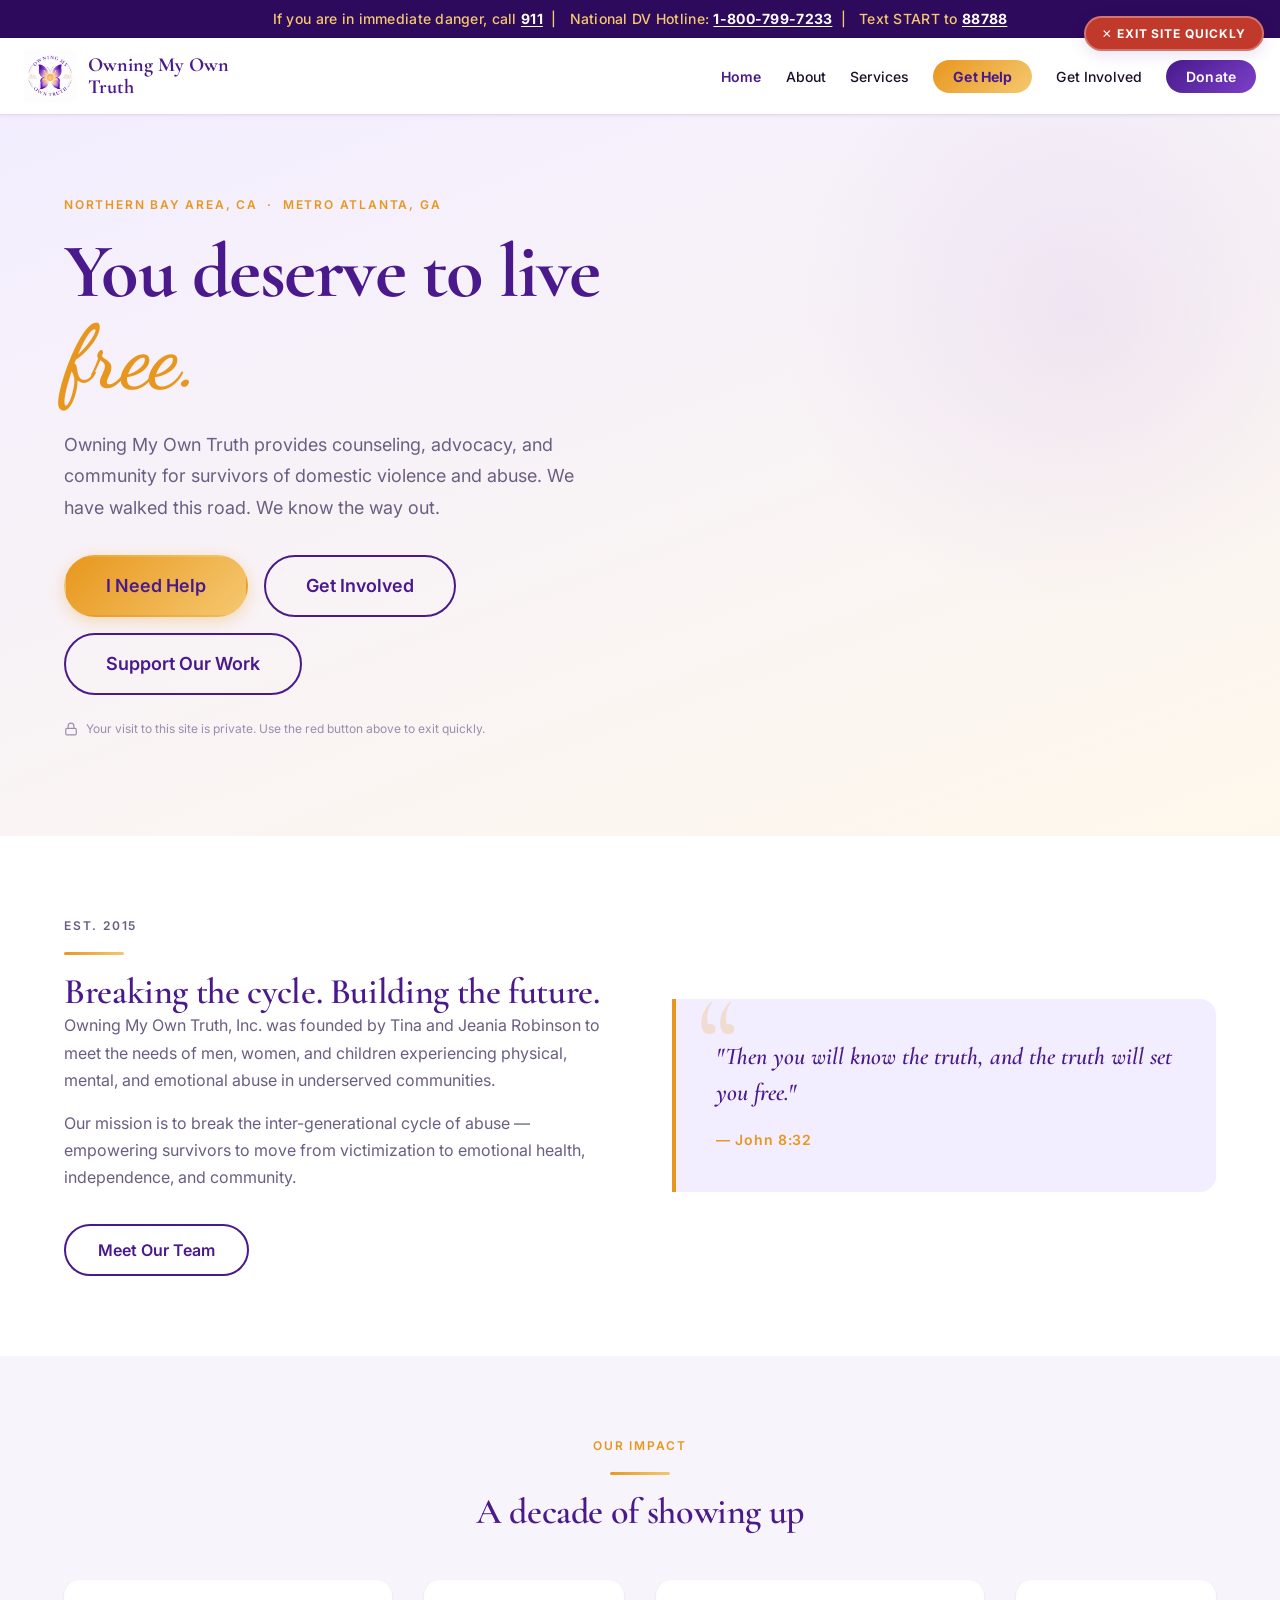
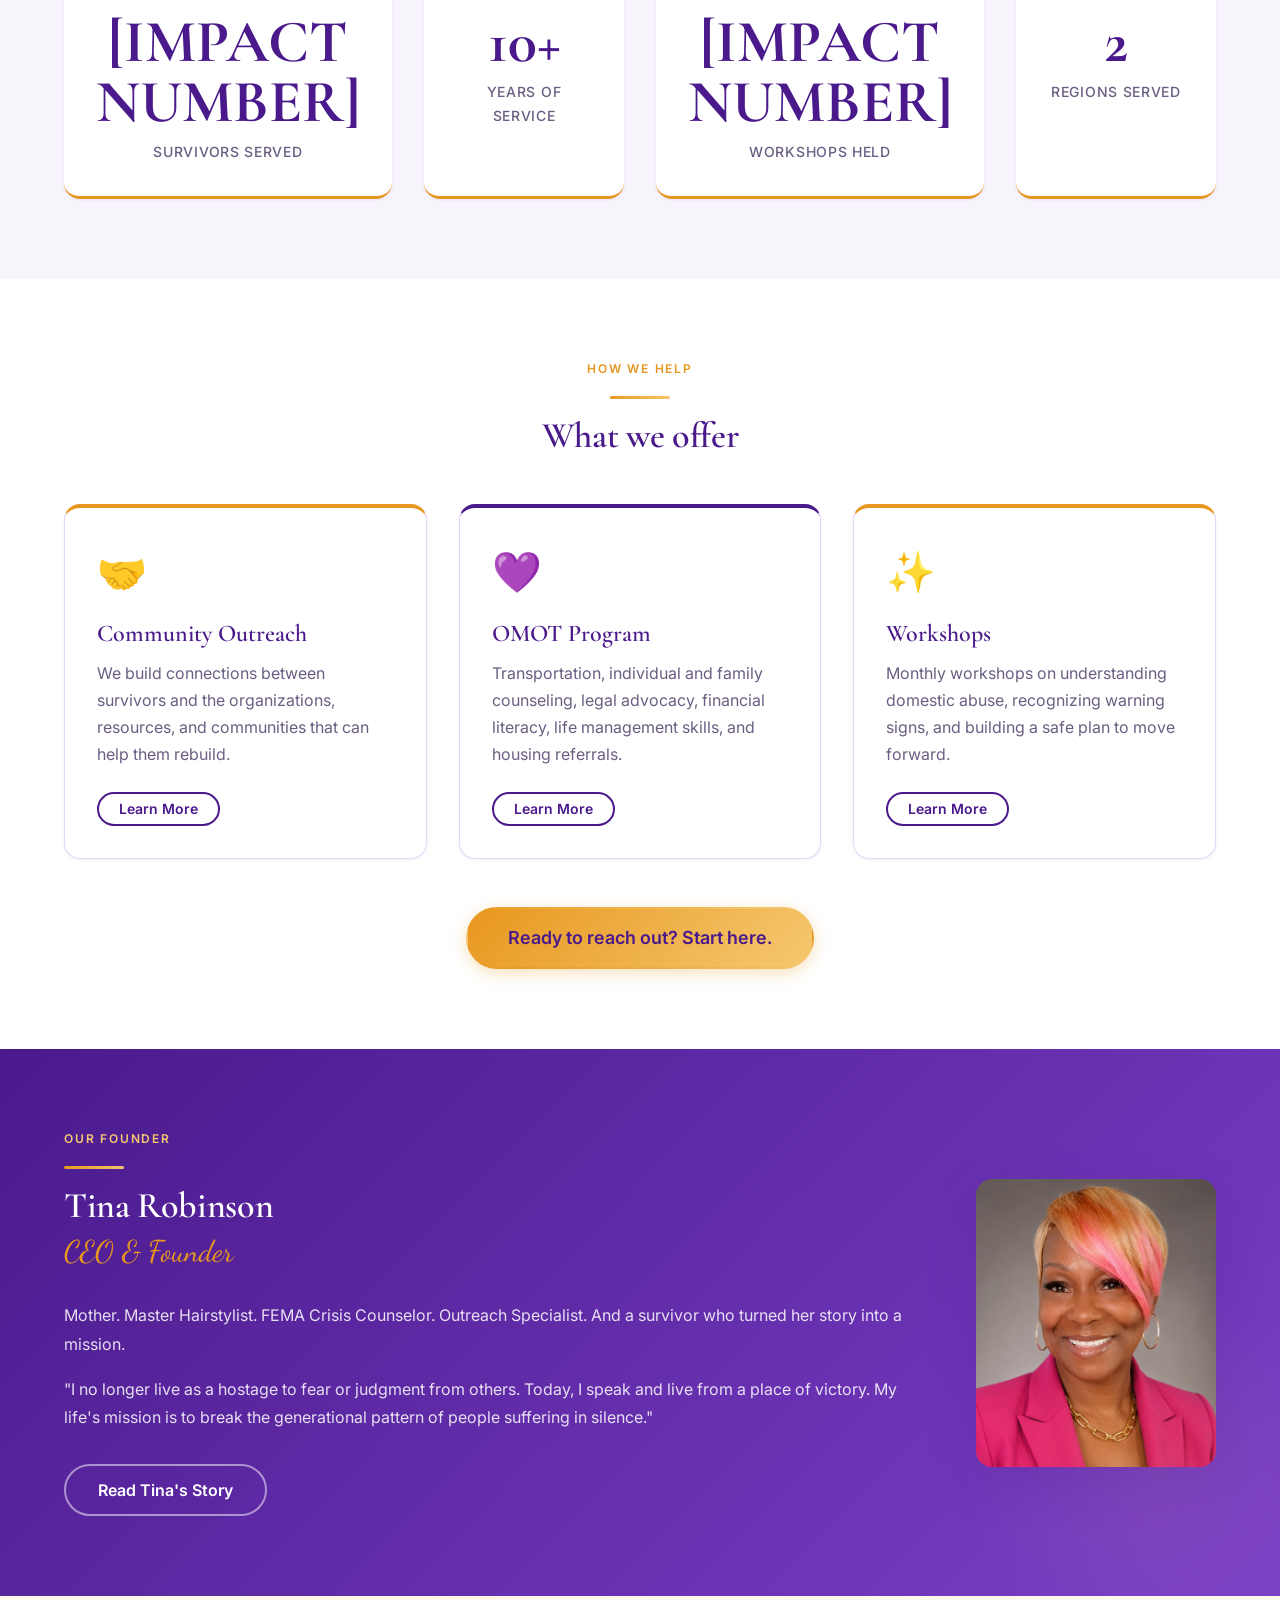
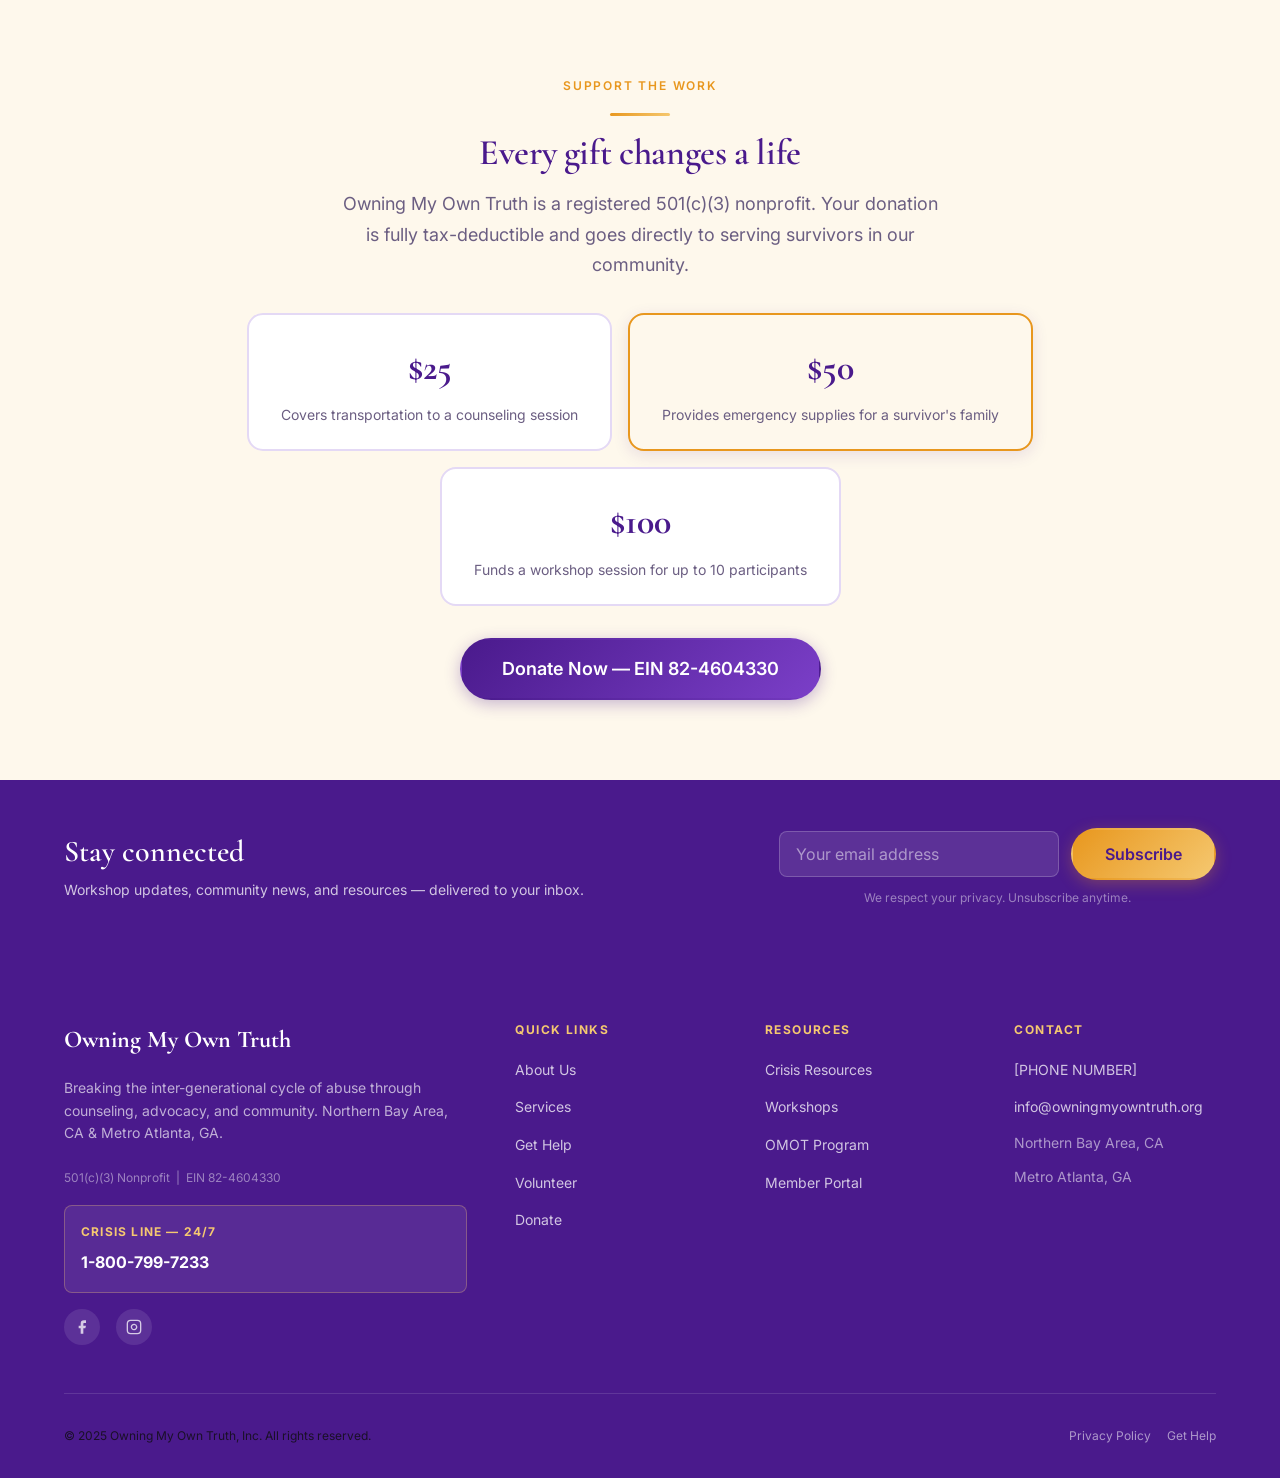
==== index.html @ cb7b875d "Replace hero logo with 4-image auto-advancing slideshow" ====
<!DOCTYPE html>
<html lang="en">
<head>
  <meta charset="UTF-8">
  <meta name="viewport" content="width=device-width, initial-scale=1.0">
  <meta name="description" content="Owning My Own Truth (OMOT) provides counseling, advocacy, and community support for survivors of domestic violence and abuse in the Northern Bay Area, CA and Metro Atlanta, GA. Established 2015.">
  <meta property="og:title" content="Owning My Own Truth — Empowering Survivors Since 2015">
  <meta property="og:description" content="Breaking the inter-generational cycle of abuse through counseling, advocacy, and community. Northern Bay Area, CA and Metro Atlanta, GA.">
  <meta property="og:type" content="website">
  <meta property="og:url" content="https://www.owningmyowntruth.org">
  <title>Owning My Own Truth — Empowering Survivors Since 2015</title>
  <link rel="stylesheet" href="css/design-system.css">
  <link rel="stylesheet" href="css/home.css">
</head>
<body>

  <!-- Safety Exit Button -->
  <button class="safety-exit" onclick="safetyExit()" aria-label="Quickly leave this site">
    ✕ Exit Site Quickly
  </button>

  <!-- Crisis Bar -->
  <div class="crisis-bar" role="banner" aria-label="Crisis resources">
    If you are in immediate danger, call <a href="tel:911">911</a>&nbsp;&nbsp;|&nbsp;&nbsp;
    National DV Hotline: <a href="tel:18007997233">1-800-799-7233</a>&nbsp;&nbsp;|&nbsp;&nbsp;
    Text START to <a href="sms:88788">88788</a>
  </div>

  <!-- Navigation -->
  <nav class="nav" role="navigation" aria-label="Main navigation">
    <div class="nav-inner">
      <a href="index.html" class="nav-logo" aria-label="Owning My Own Truth - Home">
        <img src="images/logo-refined.png" alt="Owning My Own Truth butterfly logo" class="nav-logo-img">
        <span class="nav-logo-text">Owning My Own Truth</span>
      </a>
      <ul class="nav-links" role="list">
        <li><a href="index.html" class="active">Home</a></li>
        <li><a href="pages/about.html">About</a></li>
        <li><a href="pages/services.html">Services</a></li>
        <li><a href="pages/get-help.html" class="nav-get-help">Get Help</a></li>
        <li><a href="pages/get-involved.html">Get Involved</a></li>
        <li><a href="pages/donate.html" class="nav-cta">Donate</a></li>
      </ul>
      <button class="nav-hamburger" aria-label="Open menu" onclick="openMobileNav()">
        <span></span><span></span><span></span>
      </button>
    </div>
  </nav>

  <!-- Mobile Nav Overlay -->
  <div class="nav-mobile-overlay" id="mobileNav" role="dialog" aria-label="Mobile navigation">
    <div class="nav-mobile-header">
      <img src="images/logo-refined.png" alt="OMOT Logo" style="width:44px;height:44px;object-fit:contain;">
      <button class="nav-mobile-close" onclick="closeMobileNav()" aria-label="Close menu">&times;</button>
    </div>
    <nav class="nav-mobile-links">
      <a href="index.html" onclick="closeMobileNav()">Home</a>
      <a href="pages/about.html" onclick="closeMobileNav()">About</a>
      <a href="pages/services.html" onclick="closeMobileNav()">Services</a>
      <a href="pages/get-help.html" onclick="closeMobileNav()" style="color:var(--color-gold);font-weight:700;">Get Help</a>
      <a href="pages/get-involved.html" onclick="closeMobileNav()">Get Involved</a>
      <a href="pages/donate.html" onclick="closeMobileNav()">Donate</a>
    </nav>
    <div class="nav-mobile-crisis">
      In crisis? Call <a href="tel:18007997233">1-800-799-7233</a> now.
    </div>
  </div>

  <main>

    <!-- ── HERO ── -->
    <section class="hero" aria-label="Welcome">
      <div class="hero-inner container">
        <div class="hero-content">
          <p class="text-eyebrow">Northern Bay Area, CA &nbsp;·&nbsp; Metro Atlanta, GA</p>
          <h1 class="hero-headline">
            You deserve to live<br>
            <span class="hero-headline-script">free.</span>
          </h1>
          <p class="hero-body">
            Owning My Own Truth provides counseling, advocacy, and community for survivors of domestic violence and abuse. We have walked this road. We know the way out.
          </p>
          <div class="hero-actions">
            <a href="pages/get-help.html" class="btn btn-gold btn-lg">I Need Help</a>
            <a href="pages/get-involved.html" class="btn btn-outline btn-lg">Get Involved</a>
            <a href="pages/donate.html" class="btn btn-outline btn-lg">Support Our Work</a>
          </div>
          <p class="hero-privacy">
            <svg width="14" height="14" viewBox="0 0 24 24" fill="none" stroke="currentColor" stroke-width="2" aria-hidden="true"><rect x="3" y="11" width="18" height="11" rx="2" ry="2"/><path d="M7 11V7a5 5 0 0 1 10 0v4"/></svg>
            Your visit to this site is private. Use the red button above to exit quickly.
          </p>
        </div>
        <div class="hero-slideshow" aria-hidden="true">
          <div class="hero-slide active" style="background-image:url('images/hero1.png')"></div>
          <div class="hero-slide" style="background-image:url('images/hero2.png')"></div>
          <div class="hero-slide" style="background-image:url('images/hero3.png')"></div>
          <div class="hero-slide" style="background-image:url('images/hero4.png')"></div>
          <div class="hero-slide-dots">
            <button class="hero-dot active" data-index="0" aria-label="Slide 1"></button>
            <button class="hero-dot" data-index="1" aria-label="Slide 2"></button>
            <button class="hero-dot" data-index="2" aria-label="Slide 3"></button>
            <button class="hero-dot" data-index="3" aria-label="Slide 4"></button>
          </div>
        </div>
      </div>
    </section>

    <!-- ── WHO WE ARE ── -->
    <section class="section bg-white" aria-labelledby="who-heading">
      <div class="container">
        <div class="who-grid">
          <div class="who-content">
            <p class="text-eyebrow">Est. 2015</p>
            <div class="divider"></div>
            <h2 id="who-heading">Breaking the cycle. Building the future.</h2>
            <p>
              Owning My Own Truth, Inc. was founded by Tina and Jeania Robinson to meet the needs of men, women, and children experiencing physical, mental, and emotional abuse in underserved communities.
            </p>
            <p style="margin-top:var(--space-4);">
              Our mission is to break the inter-generational cycle of abuse — empowering survivors to move from victimization to emotional health, independence, and community.
            </p>
            <a href="pages/about.html" class="btn btn-outline" style="margin-top:var(--space-8);">Meet Our Team</a>
          </div>
          <div class="who-quote">
            <blockquote class="scripture-quote">
              <p class="scripture-text">"Then you will know the truth, and the truth will set you free."</p>
              <cite class="scripture-cite">— John 8:32</cite>
            </blockquote>
          </div>
        </div>
      </div>
    </section>

    <!-- ── IMPACT NUMBERS ── -->
    <section class="section bg-surface" aria-labelledby="impact-heading">
      <div class="container">
        <div class="text-center" style="margin-bottom:var(--space-12);">
          <p class="text-eyebrow">Our Impact</p>
          <div class="divider divider-center"></div>
          <h2 id="impact-heading">A decade of showing up</h2>
        </div>
        <div class="impact-grid">
          <div class="impact-stat">
            <span class="stat-number">[IMPACT NUMBER]</span>
            <p class="stat-label">Survivors Served</p>
          </div>
          <div class="impact-stat">
            <span class="stat-number">10+</span>
            <p class="stat-label">Years of Service</p>
          </div>
          <div class="impact-stat">
            <span class="stat-number">[IMPACT NUMBER]</span>
            <p class="stat-label">Workshops Held</p>
          </div>
          <div class="impact-stat">
            <span class="stat-number">2</span>
            <p class="stat-label">Regions Served</p>
          </div>
        </div>
      </div>
    </section>

    <!-- ── THREE PATHS ── -->
    <section class="section bg-white" aria-labelledby="paths-heading">
      <div class="container">
        <div class="text-center" style="margin-bottom:var(--space-12);">
          <p class="text-eyebrow">How We Help</p>
          <div class="divider divider-center"></div>
          <h2 id="paths-heading">What we offer</h2>
        </div>
        <div class="grid grid-3">

          <div class="card card-gold-accent">
            <div class="service-icon" aria-hidden="true">🤝</div>
            <h3 class="service-title">Community Outreach</h3>
            <p class="service-desc">We build connections between survivors and the organizations, resources, and communities that can help them rebuild.</p>
            <a href="pages/services.html#outreach" class="btn btn-outline btn-sm" style="margin-top:var(--space-6);">Learn More</a>
          </div>

          <div class="card card-gold-accent" style="border-top-color:var(--color-violet);">
            <div class="service-icon" aria-hidden="true">💜</div>
            <h3 class="service-title">OMOT Program</h3>
            <p class="service-desc">Transportation, individual and family counseling, legal advocacy, financial literacy, life management skills, and housing referrals.</p>
            <a href="pages/services.html#program" class="btn btn-outline btn-sm" style="margin-top:var(--space-6);">Learn More</a>
          </div>

          <div class="card card-gold-accent">
            <div class="service-icon" aria-hidden="true">✨</div>
            <h3 class="service-title">Workshops</h3>
            <p class="service-desc">Monthly workshops on understanding domestic abuse, recognizing warning signs, and building a safe plan to move forward.</p>
            <a href="pages/services.html#workshops" class="btn btn-outline btn-sm" style="margin-top:var(--space-6);">Learn More</a>
          </div>

        </div>
        <div class="text-center" style="margin-top:var(--space-12);">
          <a href="pages/get-help.html" class="btn btn-gold btn-lg">Ready to reach out? Start here.</a>
        </div>
      </div>
    </section>

    <!-- ── FOUNDER SPOTLIGHT ── -->
    <section class="section founder-section" aria-labelledby="founder-heading">
      <div class="container">
        <div class="founder-grid">
          <div class="founder-content">
            <p class="text-eyebrow" style="color:var(--color-gold-light);">Our Founder</p>
            <div class="divider"></div>
            <h2 id="founder-heading" style="color:var(--color-white);">Tina Robinson</h2>
            <p class="text-script" style="margin-bottom:var(--space-6);">CEO &amp; Founder</p>
            <p style="color:rgba(255,255,255,0.85); line-height:1.8;">
              Mother. Master Hairstylist. FEMA Crisis Counselor. Outreach Specialist. And a survivor who turned her story into a mission.
            </p>
            <p style="color:rgba(255,255,255,0.85); line-height:1.8; margin-top:var(--space-4);">
              "I no longer live as a hostage to fear or judgment from others. Today, I speak and live from a place of victory. My life's mission is to break the generational pattern of people suffering in silence."
            </p>
            <a href="pages/about.html#founder" class="btn btn-outline-white" style="margin-top:var(--space-8);">Read Tina's Story</a>
          </div>
          <div class="founder-visual" aria-hidden="true">
            <img src="images/tina-robinson.jpg" alt="Tina Robinson, CEO and Founder of Owning My Own Truth" class="founder-photo">
          </div>
        </div>
      </div>
    </section>

    <!-- ── DONATE CTA ── -->
    <section class="section bg-gold-pale" aria-labelledby="donate-heading">
      <div class="container">
        <div class="donate-cta text-center">
          <p class="text-eyebrow">Support the Work</p>
          <div class="divider divider-center"></div>
          <h2 id="donate-heading">Every gift changes a life</h2>
          <p class="donate-body">
            Owning My Own Truth is a registered 501(c)(3) nonprofit. Your donation is fully tax-deductible and goes directly to serving survivors in our community.
          </p>
          <div class="donate-amounts">
            <div class="donate-amount-card">
              <span class="donate-amount">$25</span>
              <span class="donate-what">Covers transportation to a counseling session</span>
            </div>
            <div class="donate-amount-card donate-amount-featured">
              <span class="donate-amount">$50</span>
              <span class="donate-what">Provides emergency supplies for a survivor's family</span>
            </div>
            <div class="donate-amount-card">
              <span class="donate-amount">$100</span>
              <span class="donate-what">Funds a workshop session for up to 10 participants</span>
            </div>
          </div>
          <a href="pages/donate.html" class="btn btn-primary btn-lg" style="margin-top:var(--space-8);">Donate Now — EIN 82-4604330</a>
        </div>
      </div>
    </section>

    <!-- ── EMAIL SIGNUP ── -->
    <section class="section-sm bg-violet" aria-labelledby="signup-heading">
      <div class="container">
        <div class="signup-row">
          <div class="signup-text">
            <h3 id="signup-heading" style="color:var(--color-white); margin-bottom:var(--space-2);">Stay connected</h3>
            <p style="color:rgba(255,255,255,0.75); font-size:var(--text-sm);">Workshop updates, community news, and resources — delivered to your inbox.</p>
          </div>
          <form class="signup-form" onsubmit="handleSignup(event)" aria-label="Email newsletter signup">
            <div class="signup-input-group">
              <input
                type="email"
                class="form-input signup-input"
                placeholder="Your email address"
                required
                aria-label="Email address"
                autocomplete="email"
              >
              <button type="submit" class="btn btn-gold">Subscribe</button>
            </div>
            <p class="signup-privacy">We respect your privacy. Unsubscribe anytime.</p>
          </form>
        </div>
      </div>
    </section>

  </main>

  <!-- ── FOOTER ── -->
  <footer class="footer" role="contentinfo">
    <div class="container">
      <div class="footer-grid">

        <div class="footer-brand">
          <p class="footer-brand-name">Owning My Own Truth</p>
          <p class="footer-tagline">
            Breaking the inter-generational cycle of abuse through counseling, advocacy, and community. Northern Bay Area, CA &amp; Metro Atlanta, GA.
          </p>
          <p style="font-size:var(--text-xs); color:rgba(255,255,255,0.45); margin-bottom:var(--space-4);">
            501(c)(3) Nonprofit &nbsp;|&nbsp; EIN 82-4604330
          </p>
          <div class="footer-crisis">
            <p class="footer-crisis-label">Crisis Line — 24/7</p>
            <a href="tel:18007997233">1-800-799-7233</a>
          </div>
          <div class="footer-social" aria-label="Social media">
            <a href="https://www.facebook.com/share/17fy1nY4sa/?mibextid=wwXIfr" aria-label="Facebook" rel="noopener noreferrer">
              <svg width="16" height="16" viewBox="0 0 24 24" fill="currentColor" aria-hidden="true"><path d="M18 2h-3a5 5 0 0 0-5 5v3H7v4h3v8h4v-8h3l1-4h-4V7a1 1 0 0 1 1-1h3z"/></svg>
            </a>
            <a href="https://www.instagram.com/owningmyowntruth?igsh=a2F0MTJ2eHRvZG9q" aria-label="Instagram" rel="noopener noreferrer">
              <svg width="16" height="16" viewBox="0 0 24 24" fill="none" stroke="currentColor" stroke-width="2" aria-hidden="true"><rect x="2" y="2" width="20" height="20" rx="5" ry="5"/><path d="M16 11.37A4 4 0 1 1 12.63 8 4 4 0 0 1 16 11.37z"/><line x1="17.5" y1="6.5" x2="17.51" y2="6.5"/></svg>
            </a>
          </div>
        </div>

        <div>
          <p class="footer-heading">Quick Links</p>
          <ul class="footer-links">
            <li><a href="pages/about.html">About Us</a></li>
            <li><a href="pages/services.html">Services</a></li>
            <li><a href="pages/get-help.html">Get Help</a></li>
            <li><a href="pages/get-involved.html">Volunteer</a></li>
            <li><a href="pages/donate.html">Donate</a></li>
          </ul>
        </div>

        <div>
          <p class="footer-heading">Resources</p>
          <ul class="footer-links">
            <li><a href="pages/crisis-resources.html">Crisis Resources</a></li>
            <li><a href="pages/services.html#workshops">Workshops</a></li>
            <li><a href="pages/services.html#program">OMOT Program</a></li>
            <li><a href="#">Member Portal</a></li>
          </ul>
        </div>

        <div>
          <p class="footer-heading">Contact</p>
          <ul class="footer-links">
            <li><a href="tel:[PHONE NUMBER]">[PHONE NUMBER]</a></li>
            <li><a href="mailto:info@owningmyowntruth.org">info@owningmyowntruth.org</a></li>
            <li style="color:rgba(255,255,255,0.55); font-size:var(--text-sm);">Northern Bay Area, CA</li>
            <li style="color:rgba(255,255,255,0.55); font-size:var(--text-sm);">Metro Atlanta, GA</li>
          </ul>
        </div>

      </div>

      <div class="footer-bottom">
        <p>&copy; 2025 Owning My Own Truth, Inc. All rights reserved.</p>
        <div class="flex gap-4">
          <a href="pages/privacy.html">Privacy Policy</a>
          <a href="pages/get-help.html">Get Help</a>
        </div>
      </div>
    </div>
  </footer>

  <script src="js/main.js"></script>

  <style>
    .hero-slideshow {
      position: relative;
      width: 100%;
      max-width: 580px;
      height: 460px;
      border-radius: 20px;
      overflow: hidden;
      box-shadow: 0 24px 64px rgba(74,26,140,0.25);
      flex-shrink: 0;
    }
    .hero-slide {
      position: absolute;
      inset: 0;
      background-size: cover;
      background-position: center;
      opacity: 0;
      transition: opacity 0.8s ease-in-out;
    }
    .hero-slide.active {
      opacity: 1;
    }
    .hero-slide-dots {
      position: absolute;
      bottom: 16px;
      left: 50%;
      transform: translateX(-50%);
      display: flex;
      gap: 8px;
      z-index: 10;
    }
    .hero-dot {
      width: 8px;
      height: 8px;
      border-radius: 50%;
      border: none;
      background: rgba(255,255,255,0.5);
      cursor: pointer;
      padding: 0;
      transition: all 0.3s;
    }
    .hero-dot.active {
      background: #E8971E;
      width: 24px;
      border-radius: 4px;
    }
    @media (max-width: 768px) {
      .hero-slideshow {
        height: 280px;
        max-width: 100%;
        margin-top: 24px;
      }
    }
  </style>
  <script>
    (function() {
      const slides = document.querySelectorAll('.hero-slide');
      const dots = document.querySelectorAll('.hero-dot');
      let current = 0;
      let timer;

      function goTo(n) {
        slides[current].classList.remove('active');
        dots[current].classList.remove('active');
        current = (n + slides.length) % slides.length;
        slides[current].classList.add('active');
        dots[current].classList.add('active');
      }

      function next() { goTo(current + 1); }

      function startTimer() { timer = setInterval(next, 5000); }
      function resetTimer() { clearInterval(timer); startTimer(); }

      dots.forEach(dot => {
        dot.addEventListener('click', function() {
          goTo(parseInt(this.dataset.index));
          resetTimer();
        });
      });

      startTimer();
    })();
  </script>
</body>
</html>
---- css/design-system.css ----
/* ============================================================
   OWNING MY OWN TRUTH — Design System
   Foundation CSS: tokens, typography, layout, components
   All pages import this file first.
   ============================================================ */

/* ── Google Fonts ── */
@import url('https://fonts.googleapis.com/css2?family=Cormorant+Garamond:ital,wght@0,400;0,600;0,700;1,400;1,600&family=Inter:wght@300;400;500;600&family=Dancing+Script:wght@600&display=swap');

/* ============================================================
   TOKENS
   ============================================================ */
:root {
  /* Brand Colors */
  --color-violet:        #4A1A8C;   /* deep violet — primary */
  --color-violet-mid:    #7B3FC8;   /* mid purple */
  --color-violet-light:  #A87ED4;   /* lavender */
  --color-violet-pale:   #F3EEFF;   /* near-white violet tint */
  --color-gold:          #E8971E;   /* warm gold — accent */
  --color-gold-light:    #F5C870;   /* peach-gold */
  --color-gold-pale:     #FEF8EC;   /* gold wash background */

  /* Neutrals */
  --color-white:         #FFFFFF;
  --color-off-white:     #FAFAFA;
  --color-surface:       #F7F4FC;   /* very light violet surface */
  --color-border:        #E4D9F5;
  --color-text:          #1A1028;   /* near-black with violet undertone */
  --color-text-muted:    #6B5E82;
  --color-text-light:    #9B8DB0;

  /* Crisis / Safety Colors */
  --color-crisis-bg:     #2D0A5C;   /* dark violet for crisis bar */
  --color-crisis-text:   #F5C870;   /* gold on dark */

  /* Semantic */
  --color-success:       #1E7B4B;
  --color-error:         #C0392B;

  /* Gradients */
  --gradient-butterfly:  linear-gradient(135deg, #7B3FC8 0%, #A87ED4 40%, #F5C870 100%);
  --gradient-hero:       linear-gradient(160deg, #F3EEFF 0%, #FEF8EC 100%);
  --gradient-cta:        linear-gradient(135deg, #4A1A8C 0%, #7B3FC8 100%);
  --gradient-gold:       linear-gradient(135deg, #E8971E 0%, #F5C870 100%);

  /* Typography */
  --font-display:        'Cormorant Garamond', Georgia, serif;
  --font-body:           'Inter', system-ui, sans-serif;
  --font-script:         'Dancing Script', cursive;

  /* Type Scale */
  --text-xs:    0.75rem;    /* 12px */
  --text-sm:    0.875rem;   /* 14px */
  --text-base:  1rem;       /* 16px */
  --text-lg:    1.125rem;   /* 18px */
  --text-xl:    1.25rem;    /* 20px */
  --text-2xl:   1.5rem;     /* 24px */
  --text-3xl:   1.875rem;   /* 30px */
  --text-4xl:   2.25rem;    /* 36px */
  --text-5xl:   3rem;       /* 48px */
  --text-6xl:   3.75rem;    /* 60px */
  --text-7xl:   4.5rem;     /* 72px */

  /* Spacing */
  --space-1:    0.25rem;
  --space-2:    0.5rem;
  --space-3:    0.75rem;
  --space-4:    1rem;
  --space-5:    1.25rem;
  --space-6:    1.5rem;
  --space-8:    2rem;
  --space-10:   2.5rem;
  --space-12:   3rem;
  --space-16:   4rem;
  --space-20:   5rem;
  --space-24:   6rem;
  --space-32:   8rem;

  /* Layout */
  --container-sm:   640px;
  --container-md:   768px;
  --container-lg:   1024px;
  --container-xl:   1200px;
  --container-2xl:  1400px;

  /* Radius */
  --radius-sm:   4px;
  --radius-md:   8px;
  --radius-lg:   16px;
  --radius-xl:   24px;
  --radius-full: 9999px;

  /* Shadows */
  --shadow-sm:  0 1px 3px rgba(74,26,140,0.08);
  --shadow-md:  0 4px 16px rgba(74,26,140,0.12);
  --shadow-lg:  0 8px 32px rgba(74,26,140,0.16);
  --shadow-xl:  0 16px 48px rgba(74,26,140,0.20);

  /* Transitions */
  --transition-fast:   150ms ease;
  --transition-base:   250ms ease;
  --transition-slow:   400ms ease;
}

/* ============================================================
   RESET & BASE
   ============================================================ */
*, *::before, *::after {
  box-sizing: border-box;
  margin: 0;
  padding: 0;
}

html {
  scroll-behavior: smooth;
  -webkit-text-size-adjust: 100%;
}

body {
  font-family: var(--font-body);
  font-size: var(--text-base);
  line-height: 1.6;
  color: var(--color-text);
  background: var(--color-white);
  -webkit-font-smoothing: antialiased;
  -moz-osx-font-smoothing: grayscale;
}

img, video {
  max-width: 100%;
  height: auto;
  display: block;
}

a {
  color: var(--color-violet);
  text-decoration: none;
  transition: color var(--transition-fast);
}

a:hover {
  color: var(--color-violet-mid);
}

a:focus-visible {
  outline: 2px solid var(--color-gold);
  outline-offset: 3px;
  border-radius: var(--radius-sm);
}

ul, ol {
  list-style: none;
}

button {
  cursor: pointer;
  font-family: var(--font-body);
  border: none;
  background: none;
}

input, textarea, select {
  font-family: var(--font-body);
  font-size: var(--text-base);
}

/* ============================================================
   TYPOGRAPHY
   ============================================================ */
h1, h2, h3, h4, h5, h6 {
  font-family: var(--font-display);
  line-height: 1.15;
  color: var(--color-violet);
  font-weight: 600;
}

h1 { font-size: var(--text-6xl); letter-spacing: -0.02em; }
h2 { font-size: var(--text-4xl); letter-spacing: -0.01em; }
h3 { font-size: var(--text-3xl); }
h4 { font-size: var(--text-2xl); }
h5 { font-size: var(--text-xl); font-family: var(--font-body); font-weight: 600; }
h6 { font-size: var(--text-lg); font-family: var(--font-body); font-weight: 600; }

p {
  line-height: 1.7;
  color: var(--color-text);
}

.text-display {
  font-family: var(--font-display);
  font-size: var(--text-7xl);
  font-weight: 700;
  line-height: 1.05;
  letter-spacing: -0.03em;
}

.text-script {
  font-family: var(--font-script);
  font-size: var(--text-3xl);
  color: var(--color-gold);
}

.text-eyebrow {
  font-family: var(--font-body);
  font-size: var(--text-xs);
  font-weight: 600;
  letter-spacing: 0.15em;
  text-transform: uppercase;
  color: var(--color-gold);
}

.text-muted { color: var(--color-text-muted); }
.text-light { color: var(--color-text-light); }
.text-center { text-align: center; }
.text-white { color: var(--color-white); }
.text-violet { color: var(--color-violet); }
.text-gold { color: var(--color-gold); }

/* ============================================================
   LAYOUT
   ============================================================ */
.container {
  width: 100%;
  max-width: var(--container-xl);
  margin: 0 auto;
  padding: 0 var(--space-6);
}

.container-sm { max-width: var(--container-sm); }
.container-md { max-width: var(--container-md); }
.container-lg { max-width: var(--container-lg); }
.container-2xl { max-width: var(--container-2xl); }

.section {
  padding: var(--space-20) 0;
}

.section-sm {
  padding: var(--space-12) 0;
}

.section-lg {
  padding: var(--space-32) 0;
}

/* Grid */
.grid { display: grid; }
.grid-2 { grid-template-columns: repeat(2, 1fr); gap: var(--space-8); }
.grid-3 { grid-template-columns: repeat(3, 1fr); gap: var(--space-8); }
.grid-4 { grid-template-columns: repeat(4, 1fr); gap: var(--space-6); }

/* Flex */
.flex { display: flex; }
.flex-center { display: flex; align-items: center; justify-content: center; }
.flex-between { display: flex; align-items: center; justify-content: space-between; }
.flex-col { display: flex; flex-direction: column; }
.gap-2 { gap: var(--space-2); }
.gap-4 { gap: var(--space-4); }
.gap-6 { gap: var(--space-6); }
.gap-8 { gap: var(--space-8); }

/* ============================================================
   SAFETY EXIT BUTTON
   ============================================================ */
.safety-exit {
  position: fixed;
  top: var(--space-4);
  right: var(--space-4);
  z-index: 9999;
  background: var(--color-error);
  color: var(--color-white);
  font-family: var(--font-body);
  font-size: var(--text-xs);
  font-weight: 700;
  letter-spacing: 0.08em;
  text-transform: uppercase;
  padding: var(--space-2) var(--space-4);
  border-radius: var(--radius-full);
  border: 2px solid rgba(255,255,255,0.3);
  cursor: pointer;
  box-shadow: var(--shadow-md);
  transition: all var(--transition-fast);
  white-space: nowrap;
}

.safety-exit:hover {
  background: #A93226;
  transform: scale(1.04);
}

/* ============================================================
   CRISIS BAR
   ============================================================ */
.crisis-bar {
  background: var(--color-crisis-bg);
  color: var(--color-crisis-text);
  padding: var(--space-2) var(--space-6);
  text-align: center;
  font-size: var(--text-sm);
  font-weight: 500;
  letter-spacing: 0.02em;
  position: relative;
  z-index: 100;
}

.crisis-bar a {
  color: var(--color-white);
  font-weight: 700;
  text-decoration: underline;
  text-underline-offset: 2px;
}

.crisis-bar a:hover {
  color: var(--color-gold-light);
}

/* ============================================================
   NAVIGATION
   ============================================================ */
.nav {
  position: sticky;
  top: 0;
  z-index: 200;
  background: var(--color-white);
  border-bottom: 1px solid var(--color-border);
  box-shadow: var(--shadow-sm);
}

.nav-inner {
  display: flex;
  align-items: center;
  justify-content: space-between;
  padding: var(--space-3) var(--space-6);
  max-width: var(--container-2xl);
  margin: 0 auto;
}

.nav-logo {
  display: flex;
  align-items: center;
  gap: var(--space-3);
  text-decoration: none;
}

.nav-logo-img {
  width: 52px;
  height: 52px;
  object-fit: contain;
}

.nav-logo-text {
  font-family: var(--font-display);
  font-size: var(--text-xl);
  font-weight: 700;
  color: var(--color-violet);
  line-height: 1.1;
  max-width: 160px;
}

.nav-links {
  display: flex;
  align-items: center;
  gap: var(--space-6);
}

.nav-links a {
  font-size: var(--text-sm);
  font-weight: 500;
  color: var(--color-text);
  letter-spacing: 0.01em;
  transition: color var(--transition-fast);
  white-space: nowrap;
}

.nav-links a:hover {
  color: var(--color-violet);
}

.nav-links a.active {
  color: var(--color-violet);
  font-weight: 600;
}

.nav-cta {
  background: var(--gradient-cta);
  color: var(--color-white) !important;
  padding: var(--space-2) var(--space-5) !important;
  border-radius: var(--radius-full) !important;
  font-weight: 600 !important;
  font-size: var(--text-sm) !important;
  transition: opacity var(--transition-fast), transform var(--transition-fast) !important;
}

.nav-cta:hover {
  opacity: 0.9;
  transform: translateY(-1px);
  color: var(--color-white) !important;
}

.nav-get-help {
  background: var(--gradient-gold) !important;
  color: var(--color-violet) !important;
  padding: var(--space-2) var(--space-5) !important;
  border-radius: var(--radius-full) !important;
  font-weight: 700 !important;
  font-size: var(--text-sm) !important;
}

.nav-hamburger {
  display: none;
  flex-direction: column;
  gap: 5px;
  cursor: pointer;
  padding: var(--space-2);
}

.nav-hamburger span {
  display: block;
  width: 24px;
  height: 2px;
  background: var(--color-violet);
  border-radius: 2px;
  transition: all var(--transition-fast);
}

/* ============================================================
   BUTTONS
   ============================================================ */
.btn {
  display: inline-flex;
  align-items: center;
  justify-content: center;
  gap: var(--space-2);
  font-family: var(--font-body);
  font-size: var(--text-base);
  font-weight: 600;
  line-height: 1;
  padding: var(--space-4) var(--space-8);
  border-radius: var(--radius-full);
  border: 2px solid transparent;
  cursor: pointer;
  transition: all var(--transition-base);
  white-space: nowrap;
  text-decoration: none;
}

.btn-primary {
  background: var(--gradient-cta);
  color: var(--color-white);
  box-shadow: 0 4px 16px rgba(74,26,140,0.30);
}

.btn-primary:hover {
  transform: translateY(-2px);
  box-shadow: 0 8px 24px rgba(74,26,140,0.35);
  color: var(--color-white);
}

.btn-gold {
  background: var(--gradient-gold);
  color: var(--color-violet);
  box-shadow: 0 4px 16px rgba(232,151,30,0.30);
}

.btn-gold:hover {
  transform: translateY(-2px);
  box-shadow: 0 8px 24px rgba(232,151,30,0.40);
  color: var(--color-violet);
}

.btn-outline {
  background: transparent;
  color: var(--color-violet);
  border-color: var(--color-violet);
}

.btn-outline:hover {
  background: var(--color-violet);
  color: var(--color-white);
  transform: translateY(-2px);
}

.btn-outline-white {
  background: transparent;
  color: var(--color-white);
  border-color: rgba(255,255,255,0.5);
}

.btn-outline-white:hover {
  background: rgba(255,255,255,0.15);
  border-color: var(--color-white);
  color: var(--color-white);
}

.btn-sm {
  font-size: var(--text-sm);
  padding: var(--space-2) var(--space-5);
}

.btn-lg {
  font-size: var(--text-lg);
  padding: var(--space-5) var(--space-10);
}

/* ============================================================
   CARDS
   ============================================================ */
.card {
  background: var(--color-white);
  border-radius: var(--radius-lg);
  border: 1px solid var(--color-border);
  padding: var(--space-8);
  box-shadow: var(--shadow-sm);
  transition: box-shadow var(--transition-base), transform var(--transition-base);
}

.card:hover {
  box-shadow: var(--shadow-md);
  transform: translateY(-2px);
}

.card-violet {
  background: var(--color-violet);
  color: var(--color-white);
  border-color: var(--color-violet);
}

.card-surface {
  background: var(--color-surface);
  border-color: var(--color-border);
}

.card-gold-accent {
  border-top: 4px solid var(--color-gold);
}

/* ============================================================
   FORMS
   ============================================================ */
.form-group {
  display: flex;
  flex-direction: column;
  gap: var(--space-2);
}

.form-label {
  font-size: var(--text-sm);
  font-weight: 600;
  color: var(--color-text);
}

.form-input,
.form-select,
.form-textarea {
  width: 100%;
  padding: var(--space-3) var(--space-4);
  border: 1.5px solid var(--color-border);
  border-radius: var(--radius-md);
  font-family: var(--font-body);
  font-size: var(--text-base);
  color: var(--color-text);
  background: var(--color-white);
  transition: border-color var(--transition-fast), box-shadow var(--transition-fast);
  outline: none;
}

.form-input:focus,
.form-select:focus,
.form-textarea:focus {
  border-color: var(--color-violet-mid);
  box-shadow: 0 0 0 3px rgba(123,63,200,0.12);
}

.form-textarea {
  resize: vertical;
  min-height: 120px;
}

.form-hint {
  font-size: var(--text-xs);
  color: var(--color-text-muted);
}

.form-privacy-note {
  font-size: var(--text-xs);
  color: var(--color-text-muted);
  background: var(--color-surface);
  padding: var(--space-3) var(--space-4);
  border-radius: var(--radius-md);
  border-left: 3px solid var(--color-gold);
  line-height: 1.5;
}

/* ============================================================
   SECTION BACKGROUNDS
   ============================================================ */
.bg-white     { background: var(--color-white); }
.bg-surface   { background: var(--color-surface); }
.bg-violet    { background: var(--color-violet); }
.bg-violet-pale { background: var(--color-violet-pale); }
.bg-gold-pale { background: var(--color-gold-pale); }
.bg-hero      { background: var(--gradient-hero); }
.bg-dark      { background: var(--color-crisis-bg); }

/* ============================================================
   DIVIDERS
   ============================================================ */
.divider {
  width: 60px;
  height: 3px;
  background: var(--gradient-gold);
  border-radius: var(--radius-full);
  margin: var(--space-4) 0;
}

.divider-center {
  margin: var(--space-4) auto;
}

/* ============================================================
   STAT / IMPACT NUMBERS
   ============================================================ */
.stat-number {
  font-family: var(--font-display);
  font-size: var(--text-6xl);
  font-weight: 700;
  color: var(--color-violet);
  line-height: 1;
}

.stat-label {
  font-size: var(--text-sm);
  font-weight: 500;
  color: var(--color-text-muted);
  letter-spacing: 0.05em;
  text-transform: uppercase;
  margin-top: var(--space-2);
}

/* ============================================================
   TEAM CARDS
   ============================================================ */
.team-card {
  text-align: center;
  padding: var(--space-6);
}

.team-photo {
  width: 96px;
  height: 96px;
  border-radius: var(--radius-full);
  object-fit: cover;
  margin: 0 auto var(--space-4);
  border: 3px solid var(--color-border);
}

.team-photo-placeholder {
  width: 96px;
  height: 96px;
  border-radius: var(--radius-full);
  background: var(--gradient-butterfly);
  margin: 0 auto var(--space-4);
  display: flex;
  align-items: center;
  justify-content: center;
  font-family: var(--font-display);
  font-size: var(--text-2xl);
  font-weight: 700;
  color: var(--color-white);
}

.team-name {
  font-family: var(--font-display);
  font-size: var(--text-xl);
  font-weight: 600;
  color: var(--color-violet);
  margin-bottom: var(--space-1);
}

.team-role {
  font-size: var(--text-sm);
  color: var(--color-gold);
  font-weight: 600;
  letter-spacing: 0.04em;
}

/* ============================================================
   FOOTER
   ============================================================ */
.footer {
  background: var(--color-violet);
  color: rgba(255,255,255,0.85);
  padding: var(--space-16) 0 var(--space-8);
}

.footer-grid {
  display: grid;
  grid-template-columns: 2fr 1fr 1fr 1fr;
  gap: var(--space-12);
  padding-bottom: var(--space-12);
  border-bottom: 1px solid rgba(255,255,255,0.12);
}

.footer-brand-name {
  font-family: var(--font-display);
  font-size: var(--text-2xl);
  font-weight: 700;
  color: var(--color-white);
  margin-bottom: var(--space-4);
}

.footer-tagline {
  font-size: var(--text-sm);
  color: rgba(255,255,255,0.65);
  line-height: 1.6;
  margin-bottom: var(--space-6);
}

.footer-crisis {
  background: rgba(255,255,255,0.08);
  border: 1px solid rgba(245,200,112,0.3);
  border-radius: var(--radius-md);
  padding: var(--space-4);
  font-size: var(--text-sm);
}

.footer-crisis-label {
  font-size: var(--text-xs);
  font-weight: 700;
  letter-spacing: 0.1em;
  text-transform: uppercase;
  color: var(--color-gold-light);
  margin-bottom: var(--space-2);
}

.footer-crisis a {
  color: var(--color-white);
  font-weight: 700;
  font-size: var(--text-base);
}

.footer-heading {
  font-family: var(--font-body);
  font-size: var(--text-xs);
  font-weight: 700;
  letter-spacing: 0.12em;
  text-transform: uppercase;
  color: var(--color-gold-light);
  margin-bottom: var(--space-4);
}

.footer-links {
  display: flex;
  flex-direction: column;
  gap: var(--space-3);
}

.footer-links a {
  font-size: var(--text-sm);
  color: rgba(255,255,255,0.75);
  transition: color var(--transition-fast);
}

.footer-links a:hover {
  color: var(--color-white);
}

.footer-bottom {
  display: flex;
  align-items: center;
  justify-content: space-between;
  padding-top: var(--space-8);
  font-size: var(--text-xs);
  color: rgba(255,255,255,0.45);
  flex-wrap: wrap;
  gap: var(--space-4);
}

.footer-bottom a {
  color: rgba(255,255,255,0.55);
}

.footer-bottom a:hover {
  color: rgba(255,255,255,0.85);
}

.footer-social {
  display: flex;
  gap: var(--space-4);
  margin-top: var(--space-4);
}

.footer-social a {
  width: 36px;
  height: 36px;
  border-radius: var(--radius-full);
  background: rgba(255,255,255,0.1);
  display: flex;
  align-items: center;
  justify-content: center;
  color: rgba(255,255,255,0.75);
  font-size: var(--text-sm);
  transition: all var(--transition-fast);
}

.footer-social a:hover {
  background: var(--color-gold);
  color: var(--color-violet);
}

/* ============================================================
   MOBILE NAV OVERLAY
   ============================================================ */
.nav-mobile-overlay {
  display: none;
  position: fixed;
  inset: 0;
  background: var(--color-white);
  z-index: 300;
  flex-direction: column;
  padding: var(--space-6);
}

.nav-mobile-overlay.open {
  display: flex;
}

.nav-mobile-header {
  display: flex;
  align-items: center;
  justify-content: space-between;
  margin-bottom: var(--space-8);
}

.nav-mobile-close {
  font-size: var(--text-2xl);
  color: var(--color-violet);
  cursor: pointer;
  font-weight: 300;
  line-height: 1;
}

.nav-mobile-links {
  display: flex;
  flex-direction: column;
  gap: var(--space-2);
  flex: 1;
}

.nav-mobile-links a {
  font-family: var(--font-display);
  font-size: var(--text-3xl);
  font-weight: 600;
  color: var(--color-text);
  padding: var(--space-3) 0;
  border-bottom: 1px solid var(--color-border);
  transition: color var(--transition-fast);
}

.nav-mobile-links a:hover {
  color: var(--color-violet);
}

.nav-mobile-crisis {
  background: var(--color-crisis-bg);
  color: var(--color-crisis-text);
  text-align: center;
  padding: var(--space-4);
  border-radius: var(--radius-md);
  font-size: var(--text-sm);
  font-weight: 500;
  margin-top: var(--space-6);
}

.nav-mobile-crisis a {
  color: var(--color-white);
  font-weight: 700;
}

/* ============================================================
   ACCESSIBILITY
   ============================================================ */
.sr-only {
  position: absolute;
  width: 1px;
  height: 1px;
  padding: 0;
  margin: -1px;
  overflow: hidden;
  clip: rect(0,0,0,0);
  white-space: nowrap;
  border: 0;
}

:focus-visible {
  outline: 2px solid var(--color-gold);
  outline-offset: 3px;
}

/* ============================================================
   REDUCED MOTION
   ============================================================ */
@media (prefers-reduced-motion: reduce) {
  *, *::before, *::after {
    animation-duration: 0.01ms !important;
    animation-iteration-count: 1 !important;
    transition-duration: 0.01ms !important;
    scroll-behavior: auto !important;
  }
}

/* ============================================================
   RESPONSIVE
   ============================================================ */
@media (max-width: 1024px) {
  h1 { font-size: var(--text-5xl); }
  h2 { font-size: var(--text-3xl); }
  .text-display { font-size: var(--text-6xl); }
  .grid-4 { grid-template-columns: repeat(2, 1fr); }
  .footer-grid { grid-template-columns: 1fr 1fr; gap: var(--space-8); }
}

@media (max-width: 768px) {
  h1 { font-size: var(--text-4xl); }
  h2 { font-size: var(--text-3xl); }
  .text-display { font-size: var(--text-5xl); }

  .nav-links { display: none; }
  .nav-hamburger { display: flex; }

  .grid-2,
  .grid-3,
  .grid-4 { grid-template-columns: 1fr; }

  .section { padding: var(--space-12) 0; }
  .section-lg { padding: var(--space-20) 0; }

  .footer-grid { grid-template-columns: 1fr; gap: var(--space-8); }
  .footer-bottom { flex-direction: column; text-align: center; }

  .btn-lg { font-size: var(--text-base); padding: var(--space-4) var(--space-8); }
}

@media (max-width: 480px) {
  :root {
    --space-6: 1.25rem;
  }

  h1 { font-size: var(--text-3xl); }
  .text-display { font-size: var(--text-4xl); }
  .stat-number { font-size: var(--text-5xl); }
  .container { padding: 0 var(--space-4); }
}
---- css/home.css ----
/* ============================================================
   OMOT — Homepage Styles
   ============================================================ */

/* ── HERO ── */
.hero {
  background: var(--gradient-hero);
  padding: var(--space-20) 0 var(--space-24);
  position: relative;
  overflow: hidden;
}

.hero::before {
  content: '';
  position: absolute;
  top: -100px;
  right: -100px;
  width: 600px;
  height: 600px;
  background: radial-gradient(circle, rgba(168,126,212,0.12) 0%, transparent 70%);
  pointer-events: none;
}

.hero-inner {
  display: grid;
  grid-template-columns: 1fr auto;
  align-items: center;
  gap: var(--space-16);
}

.hero-content {
  max-width: 620px;
}

.hero-headline {
  font-family: var(--font-display);
  font-size: clamp(3rem, 6vw, 5rem);
  font-weight: 700;
  color: var(--color-violet);
  line-height: 1.05;
  margin: var(--space-4) 0 var(--space-6);
}

.hero-headline-script {
  font-family: var(--font-script);
  font-size: clamp(3.5rem, 7vw, 5.5rem);
  color: var(--color-gold);
  display: block;
  font-weight: 600;
}

.hero-body {
  font-size: var(--text-lg);
  color: var(--color-text-muted);
  line-height: 1.75;
  max-width: 520px;
  margin-bottom: var(--space-8);
}

.hero-actions {
  display: flex;
  flex-wrap: wrap;
  gap: var(--space-4);
  align-items: center;
  margin-bottom: var(--space-6);
}

.hero-privacy {
  display: flex;
  align-items: center;
  gap: var(--space-2);
  font-size: var(--text-xs);
  color: var(--color-text-light);
}

.hero-logo-wrap {
  display: flex;
  align-items: center;
  justify-content: center;
}

.hero-logo-img {
  width: 320px;
  height: 320px;
  object-fit: contain;
  animation: float 6s ease-in-out infinite;
  filter: drop-shadow(0 16px 40px rgba(74,26,140,0.18));
}

@keyframes float {
  0%, 100% { transform: translateY(0px); }
  50% { transform: translateY(-12px); }
}

/* ── WHO WE ARE ── */
.who-grid {
  display: grid;
  grid-template-columns: 1fr 1fr;
  gap: var(--space-16);
  align-items: center;
}

.who-content p {
  color: var(--color-text-muted);
}

.scripture-quote {
  background: var(--color-violet-pale);
  border-left: 4px solid var(--color-gold);
  border-radius: 0 var(--radius-lg) var(--radius-lg) 0;
  padding: var(--space-10) var(--space-10);
  position: relative;
}

.scripture-quote::before {
  content: '\201C';
  font-family: var(--font-display);
  font-size: 8rem;
  color: var(--color-gold);
  opacity: 0.2;
  position: absolute;
  top: -20px;
  left: 20px;
  line-height: 1;
}

.scripture-text {
  font-family: var(--font-display);
  font-size: var(--text-2xl);
  font-weight: 600;
  font-style: italic;
  color: var(--color-violet);
  line-height: 1.5;
  margin-bottom: var(--space-4);
}

.scripture-cite {
  font-size: var(--text-sm);
  font-style: normal;
  color: var(--color-gold);
  font-weight: 600;
  letter-spacing: 0.05em;
}

/* ── IMPACT ── */
.impact-grid {
  display: grid;
  grid-template-columns: repeat(4, 1fr);
  gap: var(--space-8);
}

.impact-stat {
  text-align: center;
  padding: var(--space-8);
  background: var(--color-white);
  border-radius: var(--radius-lg);
  box-shadow: var(--shadow-sm);
  border-bottom: 3px solid var(--color-gold);
}

/* ── SERVICES ── */
.service-icon {
  font-size: 2.5rem;
  margin-bottom: var(--space-4);
}

.service-title {
  font-family: var(--font-display);
  font-size: var(--text-2xl);
  color: var(--color-violet);
  margin-bottom: var(--space-3);
}

.service-desc {
  color: var(--color-text-muted);
  font-size: var(--text-base);
  line-height: 1.7;
}

/* ── FOUNDER ── */
.founder-section {
  background: var(--gradient-cta);
  padding: var(--space-20) 0;
  position: relative;
  overflow: hidden;
}

.founder-section::after {
  content: '';
  position: absolute;
  bottom: -80px;
  right: -80px;
  width: 400px;
  height: 400px;
  background: radial-gradient(circle, rgba(245,200,112,0.08) 0%, transparent 70%);
  pointer-events: none;
}

.founder-grid {
  display: grid;
  grid-template-columns: 1fr auto;
  gap: var(--space-16);
  align-items: center;
}

.founder-photo {
  width: 240px;
  height: 288px;
  object-fit: cover;
  object-position: center top;
  border-radius: var(--radius-lg);
  box-shadow: var(--shadow-xl);
  display: block;
}

/* ── DONATE CTA ── */
.donate-body {
  font-size: var(--text-lg);
  color: var(--color-text-muted);
  max-width: 600px;
  margin: var(--space-4) auto var(--space-8);
  line-height: 1.7;
}

.donate-amounts {
  display: flex;
  gap: var(--space-4);
  justify-content: center;
  flex-wrap: wrap;
}

.donate-amount-card {
  background: var(--color-white);
  border: 2px solid var(--color-border);
  border-radius: var(--radius-lg);
  padding: var(--space-6) var(--space-8);
  text-align: center;
  min-width: 200px;
  transition: all var(--transition-base);
}

.donate-amount-card:hover {
  border-color: var(--color-gold);
  transform: translateY(-2px);
  box-shadow: var(--shadow-md);
}

.donate-amount-featured {
  border-color: var(--color-gold);
  background: var(--color-gold-pale);
  box-shadow: var(--shadow-md);
}

.donate-amount {
  display: block;
  font-family: var(--font-display);
  font-size: var(--text-4xl);
  font-weight: 700;
  color: var(--color-violet);
  margin-bottom: var(--space-2);
}

.donate-what {
  display: block;
  font-size: var(--text-sm);
  color: var(--color-text-muted);
  line-height: 1.5;
}

/* ── EMAIL SIGNUP ── */
.signup-row {
  display: flex;
  align-items: center;
  justify-content: space-between;
  gap: var(--space-8);
  flex-wrap: wrap;
}

.signup-form {
  flex-shrink: 0;
}

.signup-input-group {
  display: flex;
  gap: var(--space-3);
  align-items: center;
}

.signup-input {
  width: 280px;
  background: rgba(255,255,255,0.1);
  border-color: rgba(255,255,255,0.2);
  color: var(--color-white);
}

.signup-input::placeholder {
  color: rgba(255,255,255,0.5);
}

.signup-input:focus {
  background: rgba(255,255,255,0.15);
  border-color: var(--color-gold-light);
  box-shadow: 0 0 0 3px rgba(245,200,112,0.2);
}

.signup-privacy {
  font-size: var(--text-xs);
  color: rgba(255,255,255,0.45);
  margin-top: var(--space-2);
  text-align: center;
}

/* ── RESPONSIVE ── */
@media (max-width: 1024px) {
  .hero-logo-img { width: 240px; height: 240px; }
  .impact-grid { grid-template-columns: repeat(2, 1fr); }
}

@media (max-width: 768px) {
  .hero-inner {
    grid-template-columns: 1fr;
    text-align: center;
  }

  .hero-logo-wrap { display: none; }
  .hero-actions { justify-content: center; }
  .hero-privacy { justify-content: center; }

  .who-grid { grid-template-columns: 1fr; }
  .founder-grid { grid-template-columns: 1fr; }
  .founder-portrait-placeholder { display: none; }

  .signup-row { flex-direction: column; text-align: center; }
  .signup-input { width: 240px; }
  .signup-input-group { flex-direction: column; width: 100%; }
  .signup-input { width: 100%; }
}

@media (max-width: 480px) {
  .hero { padding: var(--space-12) 0 var(--space-16); }
  .donate-amounts { flex-direction: column; align-items: center; }
  .donate-amount-card { width: 100%; max-width: 300px; }
}
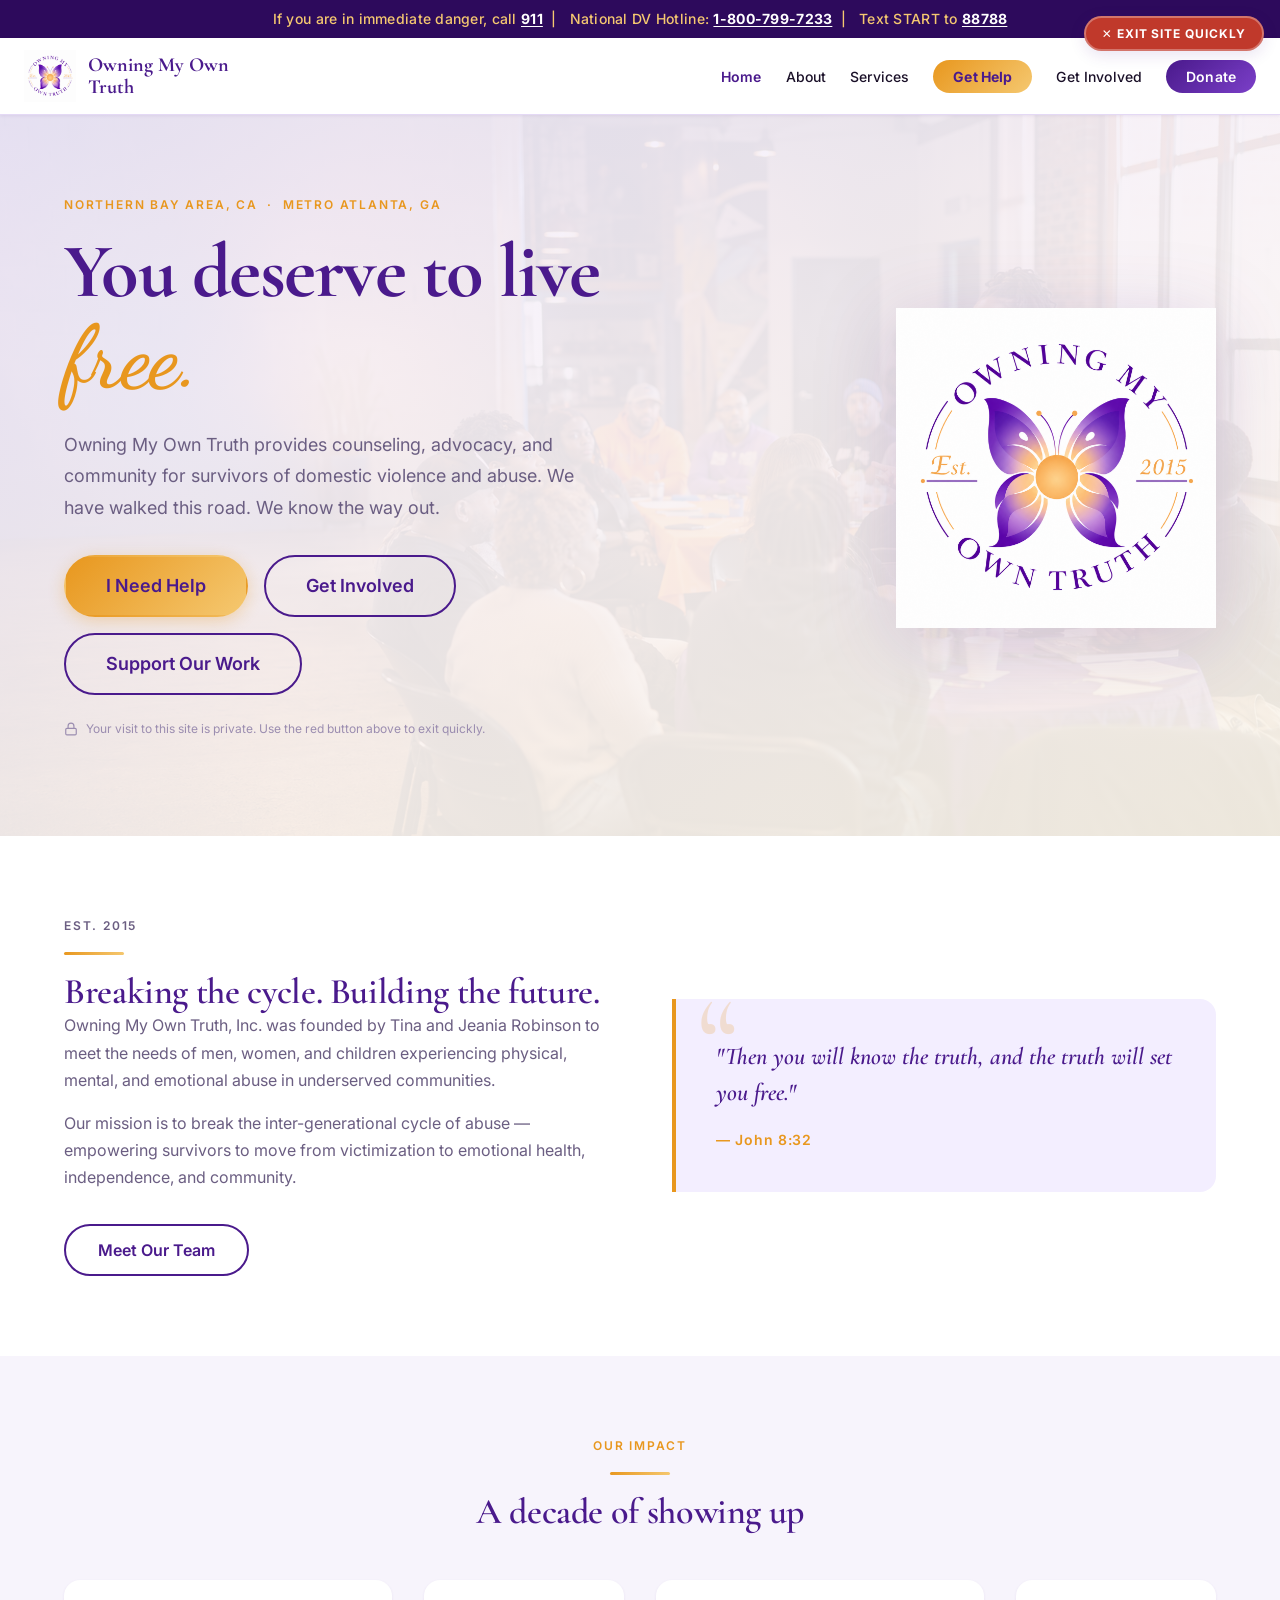
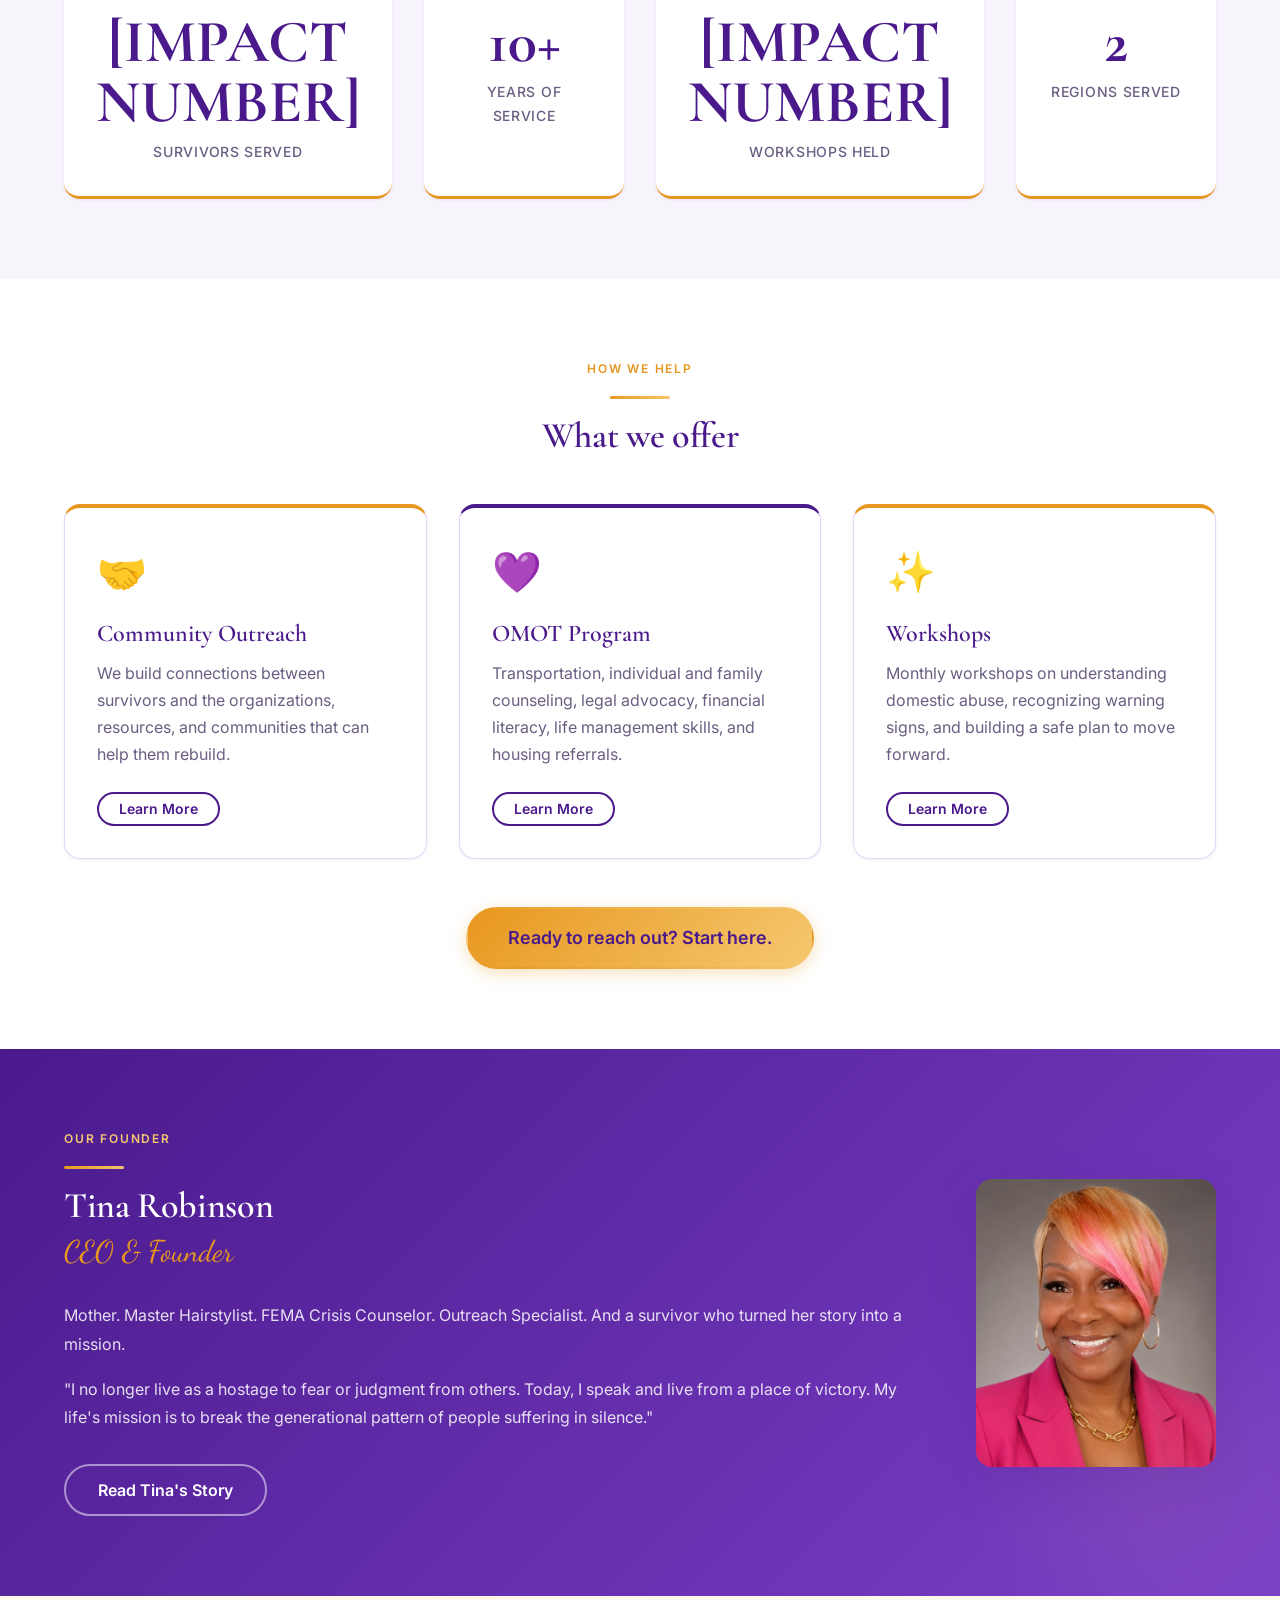
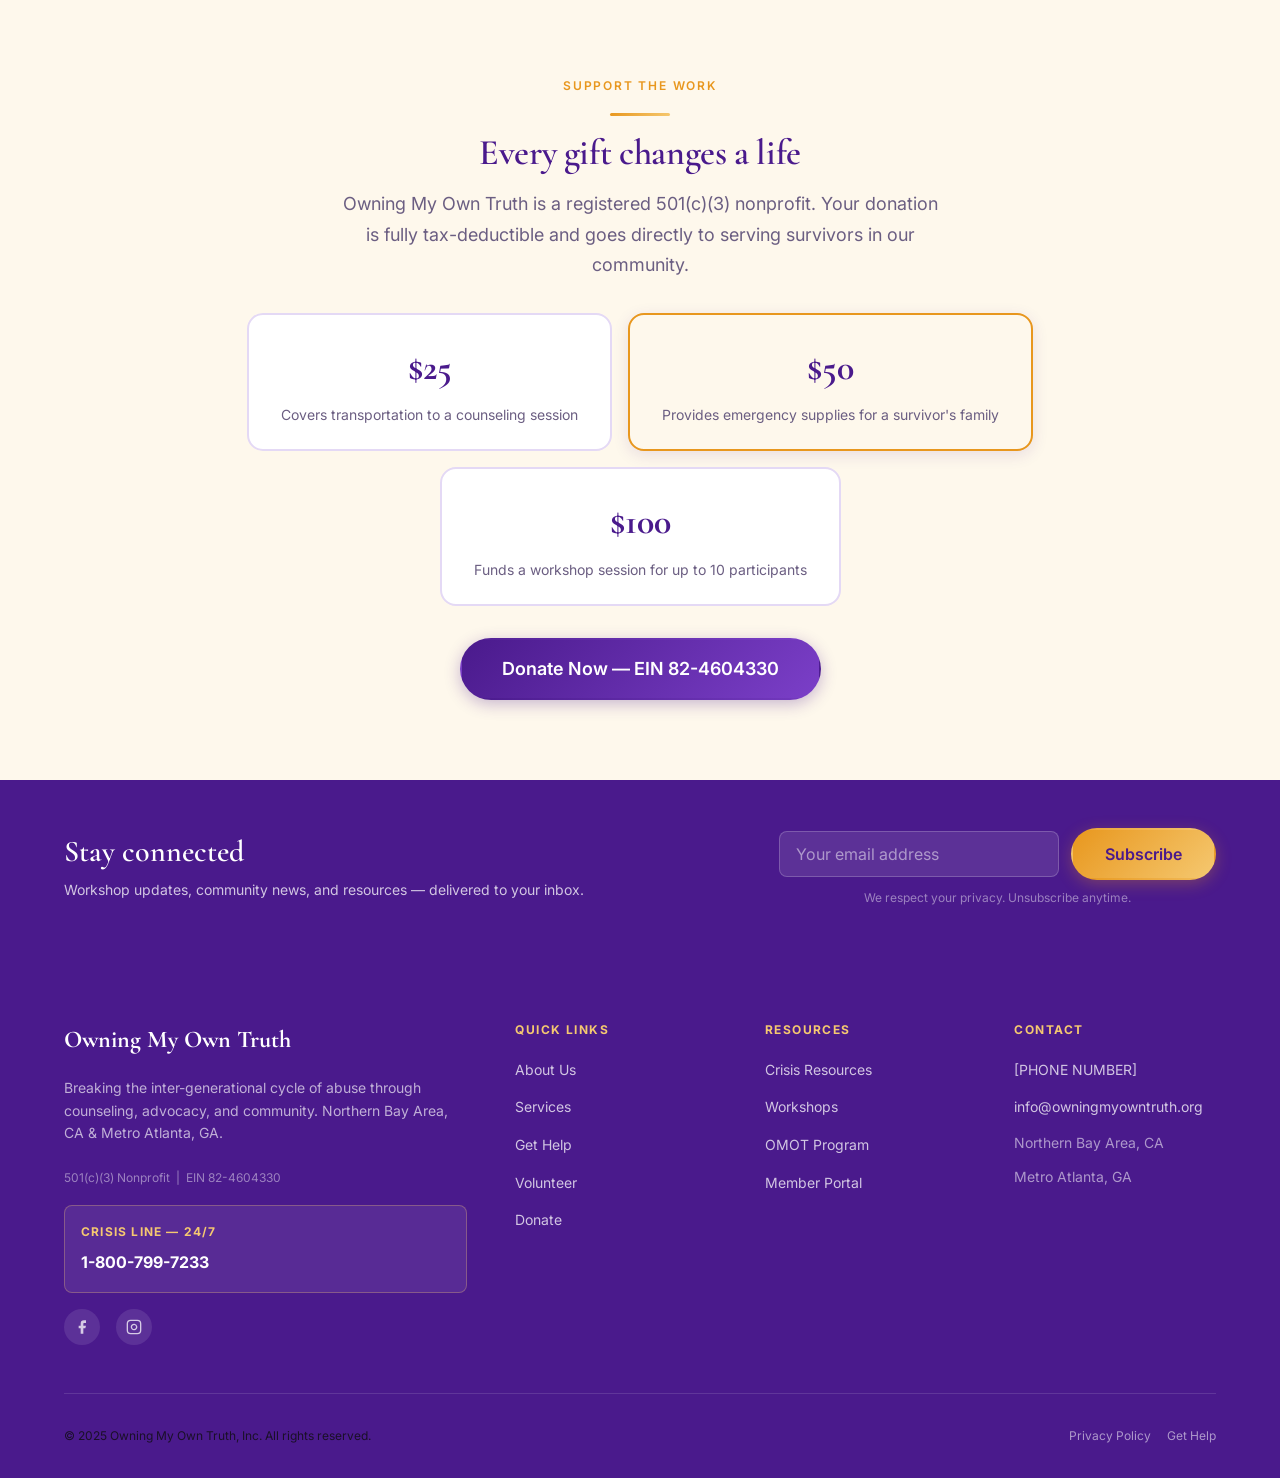
==== commit 84e92e70: "Slideshow behind gradient overlay, hero layout unchanged" ====
--- a/index.html
+++ b/index.html
@@ -70,6 +70,13 @@
 
     <!-- ── HERO ── -->
     <section class="hero" aria-label="Welcome">
+      <div class="hero-slideshow-bg" aria-hidden="true">
+        <div class="hero-slide active" style="background-image:url('images/hero1.png')"></div>
+        <div class="hero-slide" style="background-image:url('images/hero2.png')"></div>
+        <div class="hero-slide" style="background-image:url('images/hero3.png')"></div>
+        <div class="hero-slide" style="background-image:url('images/hero4.png')"></div>
+      </div>
+      <div class="hero-gradient-overlay" aria-hidden="true"></div>
       <div class="hero-inner container">
         <div class="hero-content">
           <p class="text-eyebrow">Northern Bay Area, CA &nbsp;·&nbsp; Metro Atlanta, GA</p>
@@ -90,19 +97,11 @@
             Your visit to this site is private. Use the red button above to exit quickly.
           </p>
         </div>
-        <div class="hero-slideshow" aria-hidden="true">
-          <div class="hero-slide active" style="background-image:url('images/hero1.png')"></div>
-          <div class="hero-slide" style="background-image:url('images/hero2.png')"></div>
-          <div class="hero-slide" style="background-image:url('images/hero3.png')"></div>
-          <div class="hero-slide" style="background-image:url('images/hero4.png')"></div>
-          <div class="hero-slide-dots">
-            <button class="hero-dot active" data-index="0" aria-label="Slide 1"></button>
-            <button class="hero-dot" data-index="1" aria-label="Slide 2"></button>
-            <button class="hero-dot" data-index="2" aria-label="Slide 3"></button>
-            <button class="hero-dot" data-index="3" aria-label="Slide 4"></button>
-          </div>
-        </div>
-      </div>
+        <div class="hero-logo-wrap" aria-hidden="true">
+          <img src="images/logo-refined.png" alt="" class="hero-logo-img">
+        </div>
+      </div>
+
     </section>
 
     <!-- ── WHO WE ARE ── -->
@@ -352,15 +351,14 @@
   <script src="js/main.js"></script>
 
   <style>
-    .hero-slideshow {
+    .hero {
       position: relative;
-      width: 100%;
-      max-width: 580px;
-      height: 460px;
-      border-radius: 20px;
       overflow: hidden;
-      box-shadow: 0 24px 64px rgba(74,26,140,0.25);
-      flex-shrink: 0;
+    }
+    .hero-slideshow-bg {
+      position: absolute;
+      inset: 0;
+      z-index: 0;
     }
     .hero-slide {
       position: absolute;
@@ -368,71 +366,41 @@
       background-size: cover;
       background-position: center;
       opacity: 0;
-      transition: opacity 0.8s ease-in-out;
+      transition: opacity 1.4s ease-in-out;
     }
     .hero-slide.active {
       opacity: 1;
     }
-    .hero-slide-dots {
+    .hero-gradient-overlay {
       position: absolute;
-      bottom: 16px;
-      left: 50%;
-      transform: translateX(-50%);
-      display: flex;
-      gap: 8px;
-      z-index: 10;
-    }
-    .hero-dot {
-      width: 8px;
-      height: 8px;
-      border-radius: 50%;
-      border: none;
-      background: rgba(255,255,255,0.5);
-      cursor: pointer;
-      padding: 0;
-      transition: all 0.3s;
-    }
-    .hero-dot.active {
-      background: #E8971E;
-      width: 24px;
-      border-radius: 4px;
+      inset: 0;
+      z-index: 1;
+      background: var(--gradient-hero);
+      opacity: 0.93;
+    }
+    .hero-inner {
+      position: relative;
+      z-index: 2;
     }
     @media (max-width: 768px) {
-      .hero-slideshow {
-        height: 280px;
-        max-width: 100%;
-        margin-top: 24px;
+      .hero-gradient-overlay {
+        opacity: 0.96;
       }
     }
   </style>
   <script>
     (function() {
       const slides = document.querySelectorAll('.hero-slide');
-      const dots = document.querySelectorAll('.hero-dot');
+      if (!slides.length) return;
       let current = 0;
-      let timer;
-
-      function goTo(n) {
+
+      function next() {
         slides[current].classList.remove('active');
-        dots[current].classList.remove('active');
-        current = (n + slides.length) % slides.length;
+        current = (current + 1) % slides.length;
         slides[current].classList.add('active');
-        dots[current].classList.add('active');
       }
 
-      function next() { goTo(current + 1); }
-
-      function startTimer() { timer = setInterval(next, 5000); }
-      function resetTimer() { clearInterval(timer); startTimer(); }
-
-      dots.forEach(dot => {
-        dot.addEventListener('click', function() {
-          goTo(parseInt(this.dataset.index));
-          resetTimer();
-        });
-      });
-
-      startTimer();
+      setInterval(next, 5000);
     })();
   </script>
 </body>
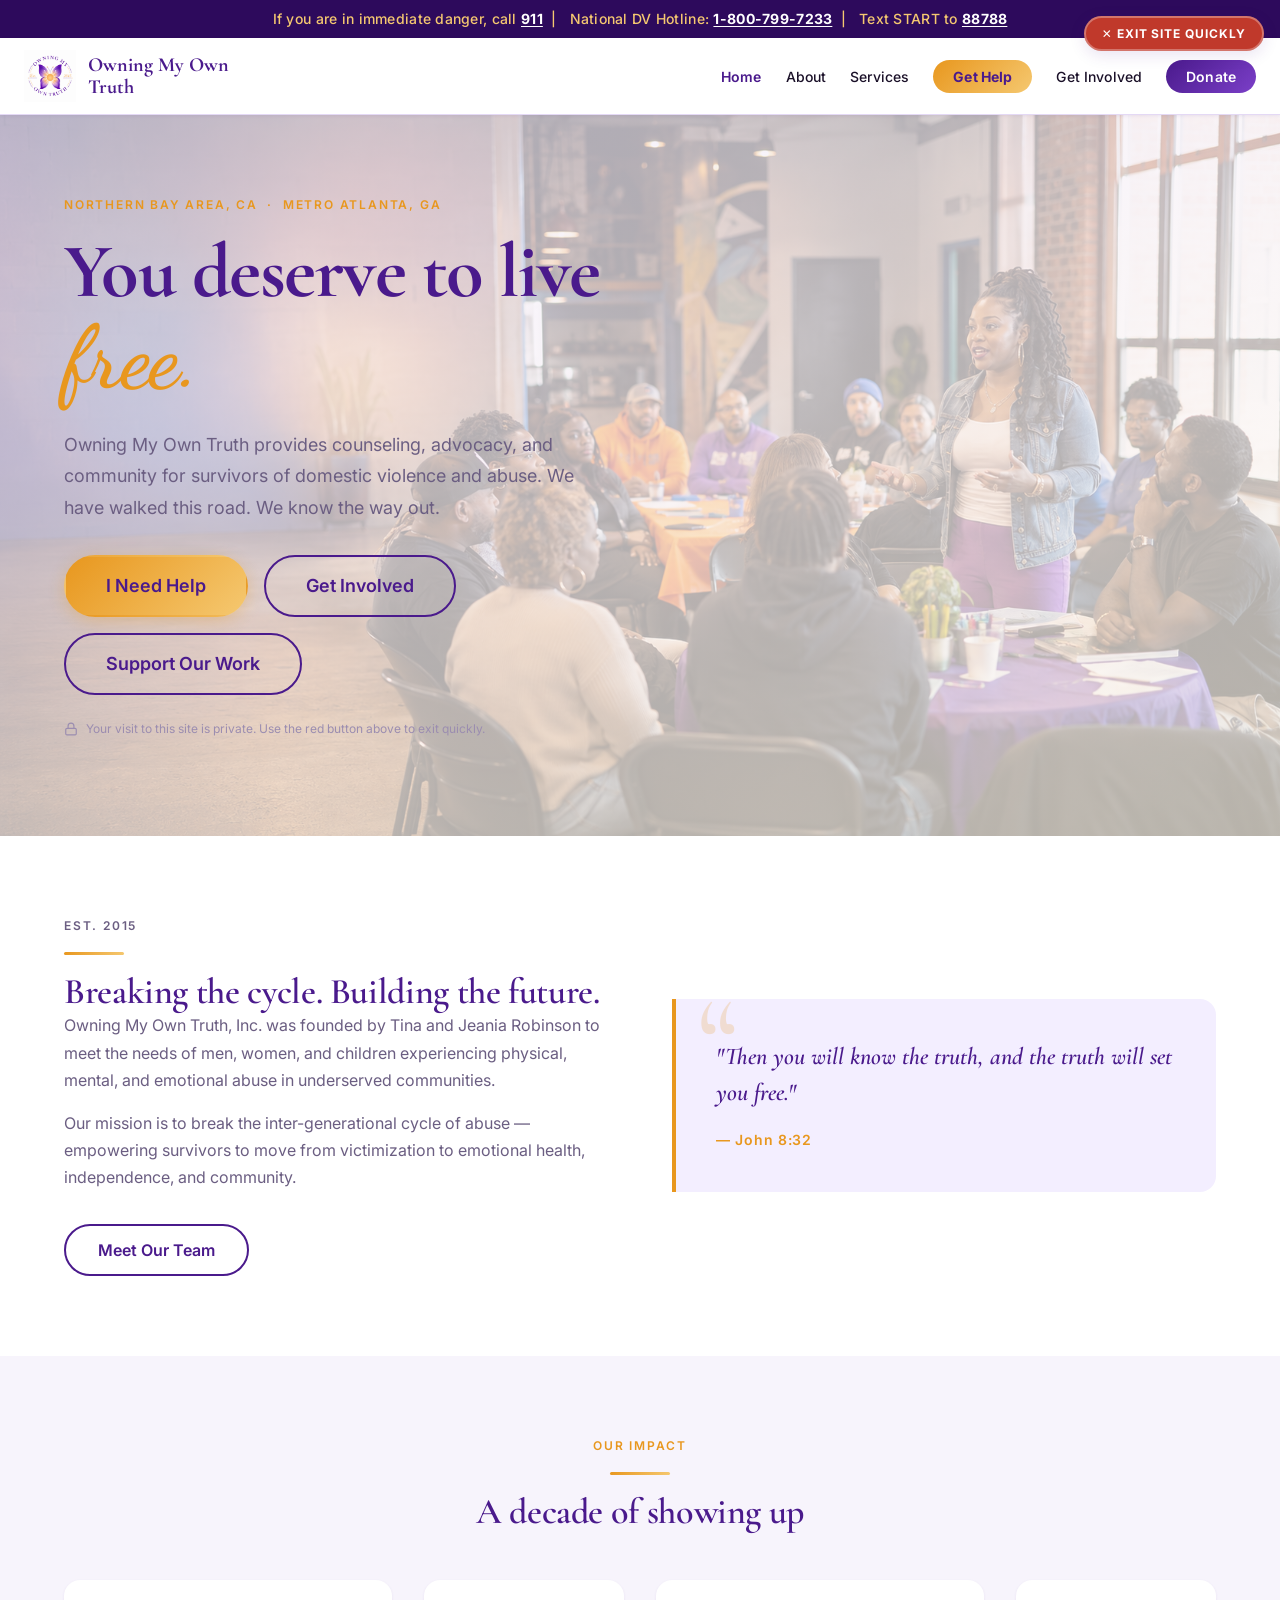
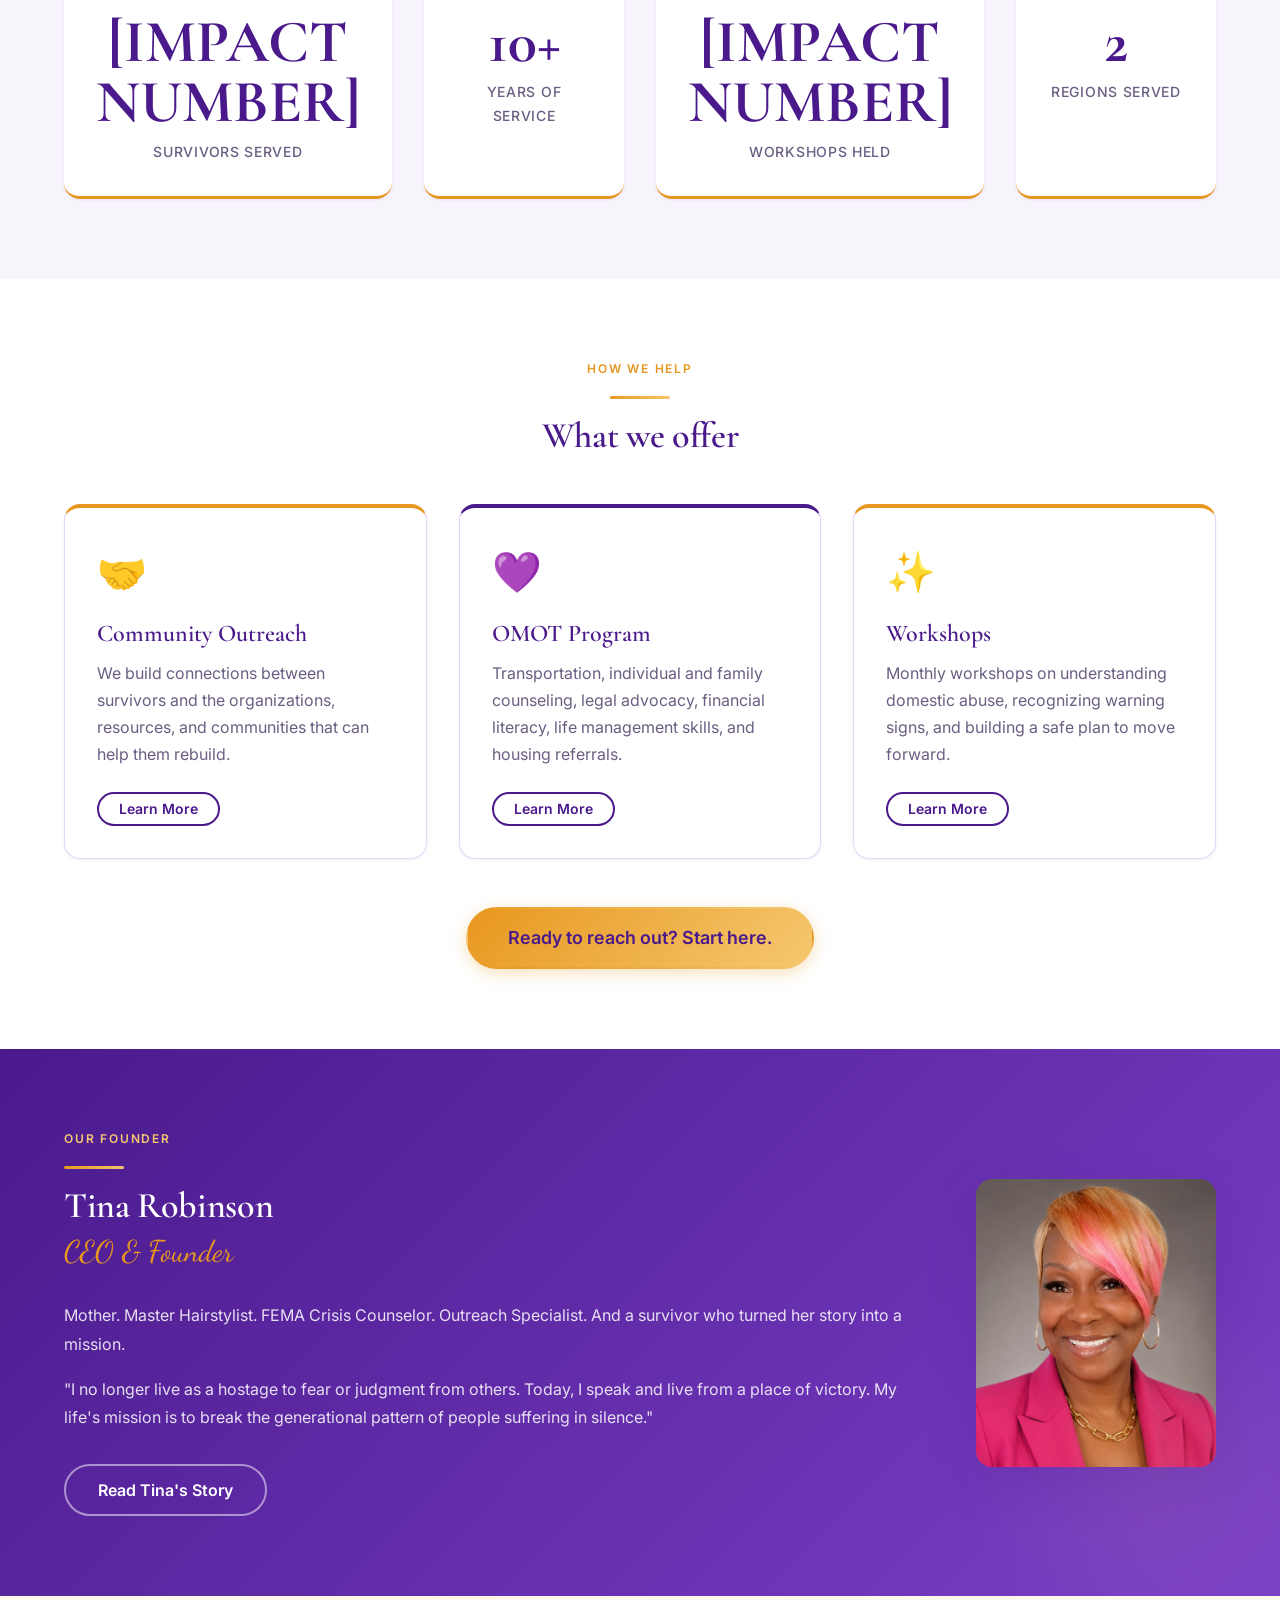
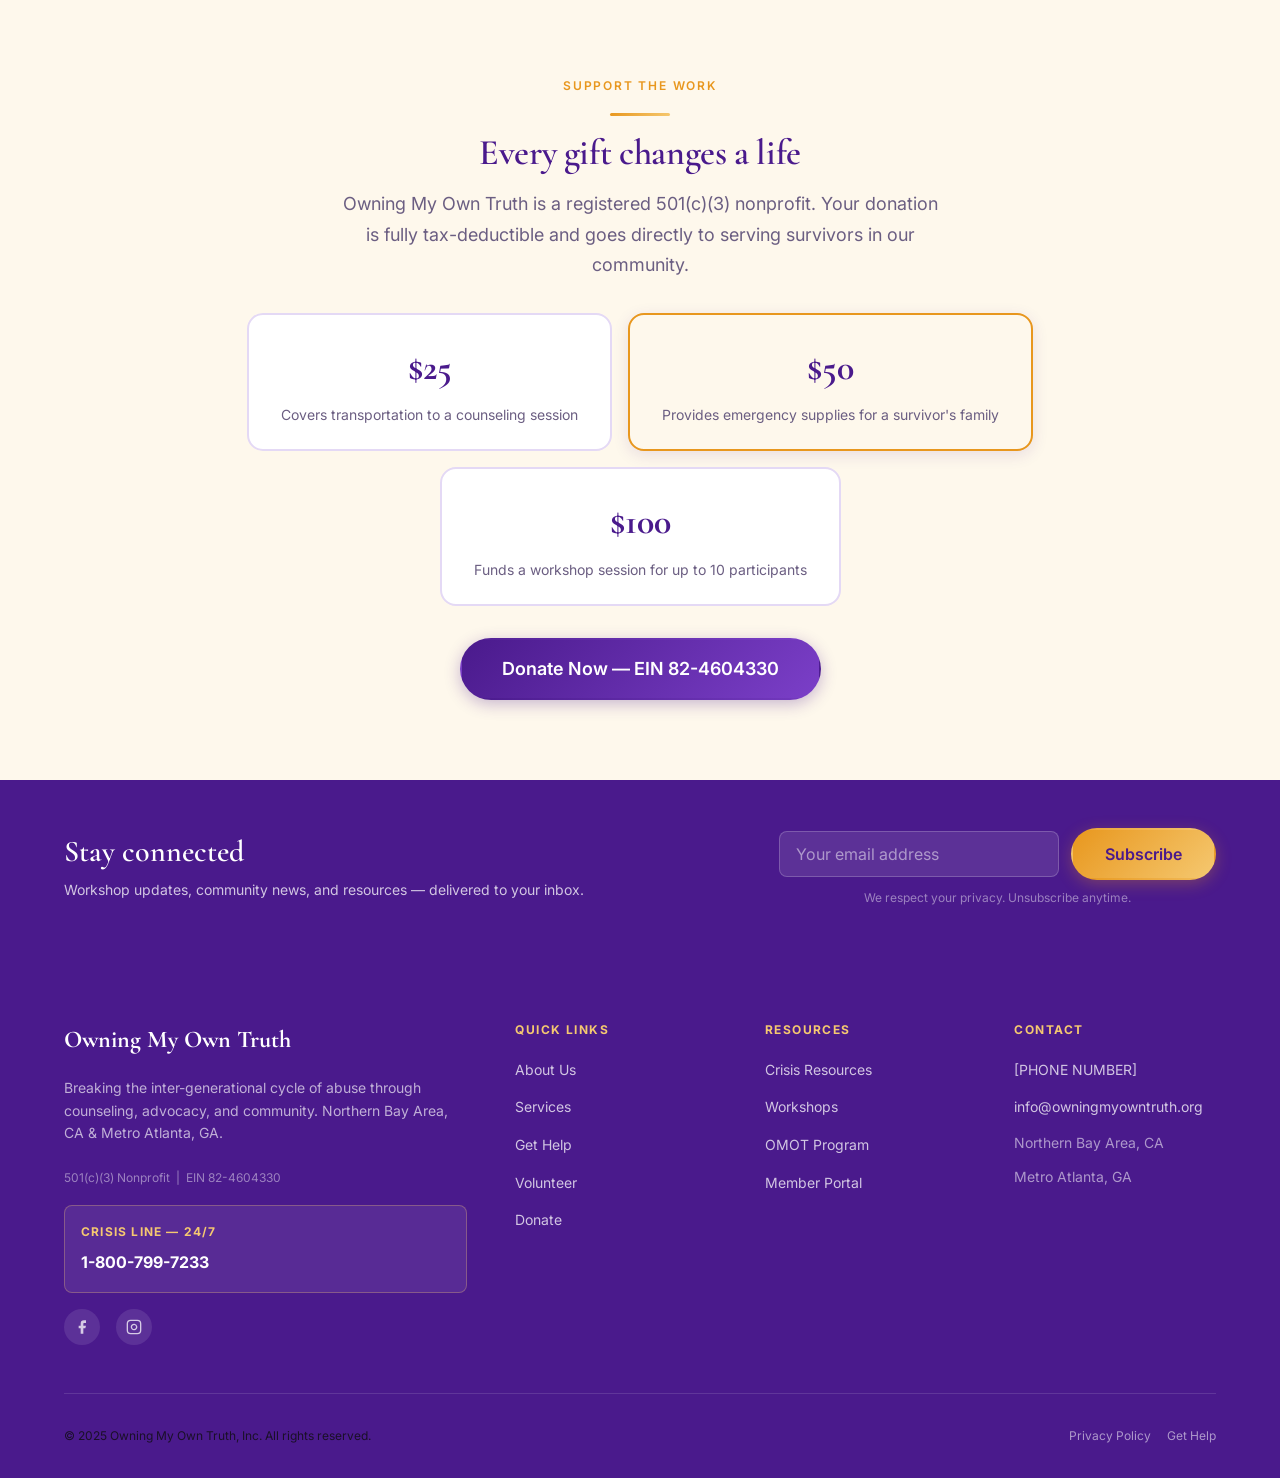
==== commit 0b95b331: "Add files via upload" ====
--- a/index.html
+++ b/index.html
@@ -97,9 +97,6 @@
             Your visit to this site is private. Use the red button above to exit quickly.
           </p>
         </div>
-        <div class="hero-logo-wrap" aria-hidden="true">
-          <img src="images/logo-refined.png" alt="" class="hero-logo-img">
-        </div>
       </div>
 
     </section>
@@ -376,7 +373,7 @@
       inset: 0;
       z-index: 1;
       background: var(--gradient-hero);
-      opacity: 0.93;
+      opacity: 0.72;
     }
     .hero-inner {
       position: relative;
@@ -384,7 +381,7 @@
     }
     @media (max-width: 768px) {
       .hero-gradient-overlay {
-        opacity: 0.96;
+        opacity: 0.85;
       }
     }
   </style>
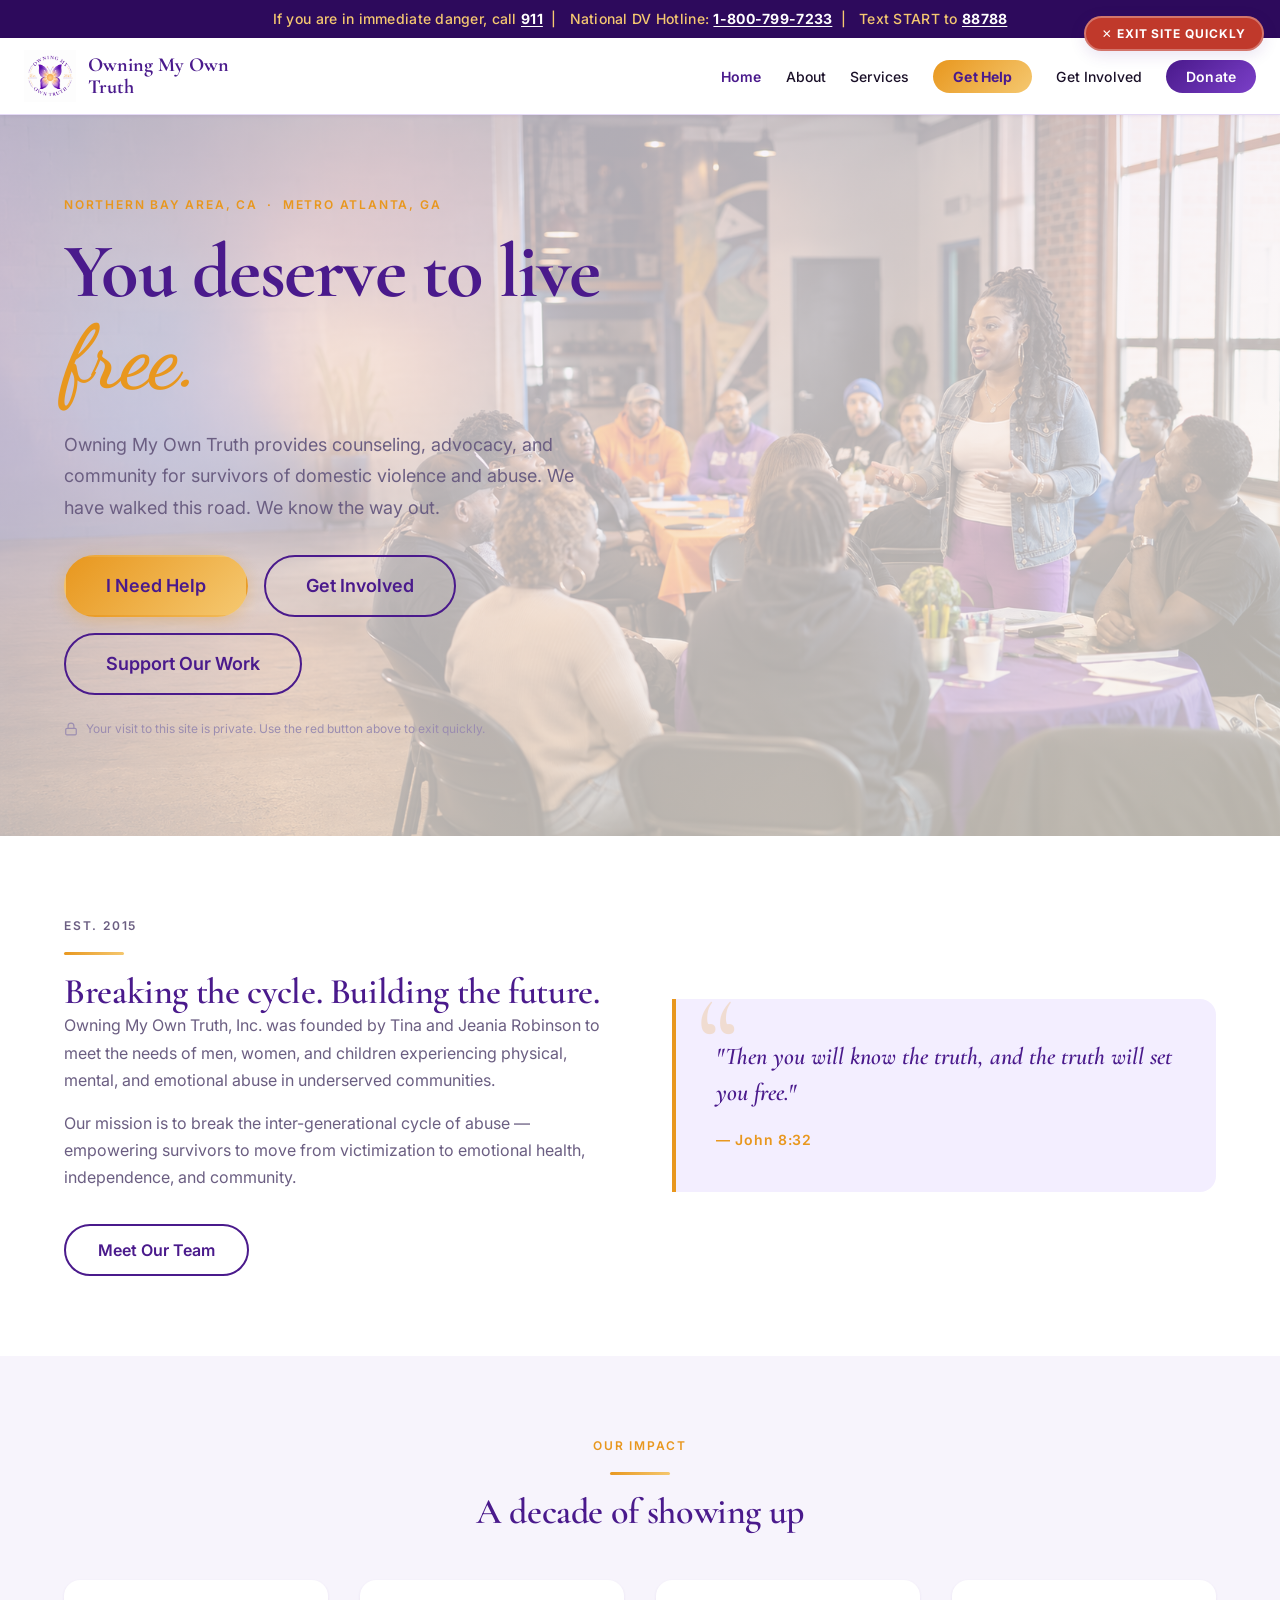
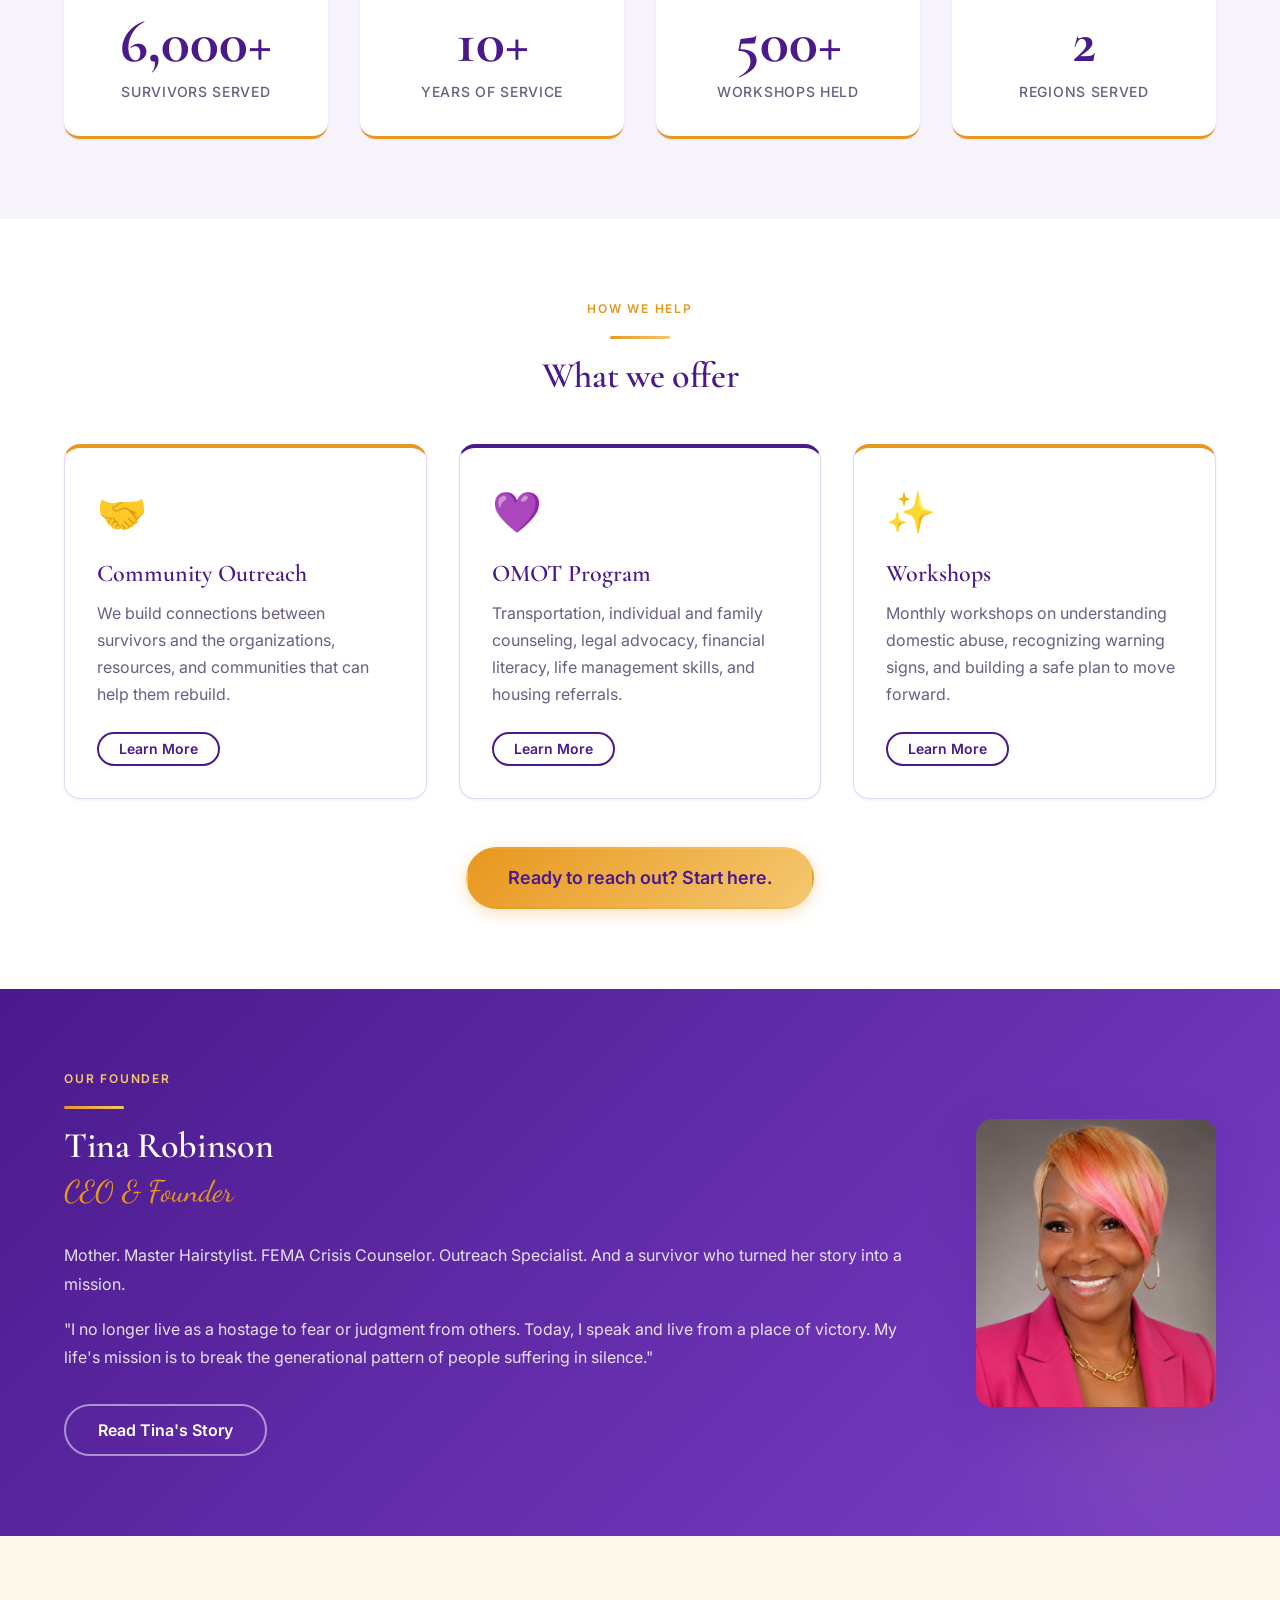
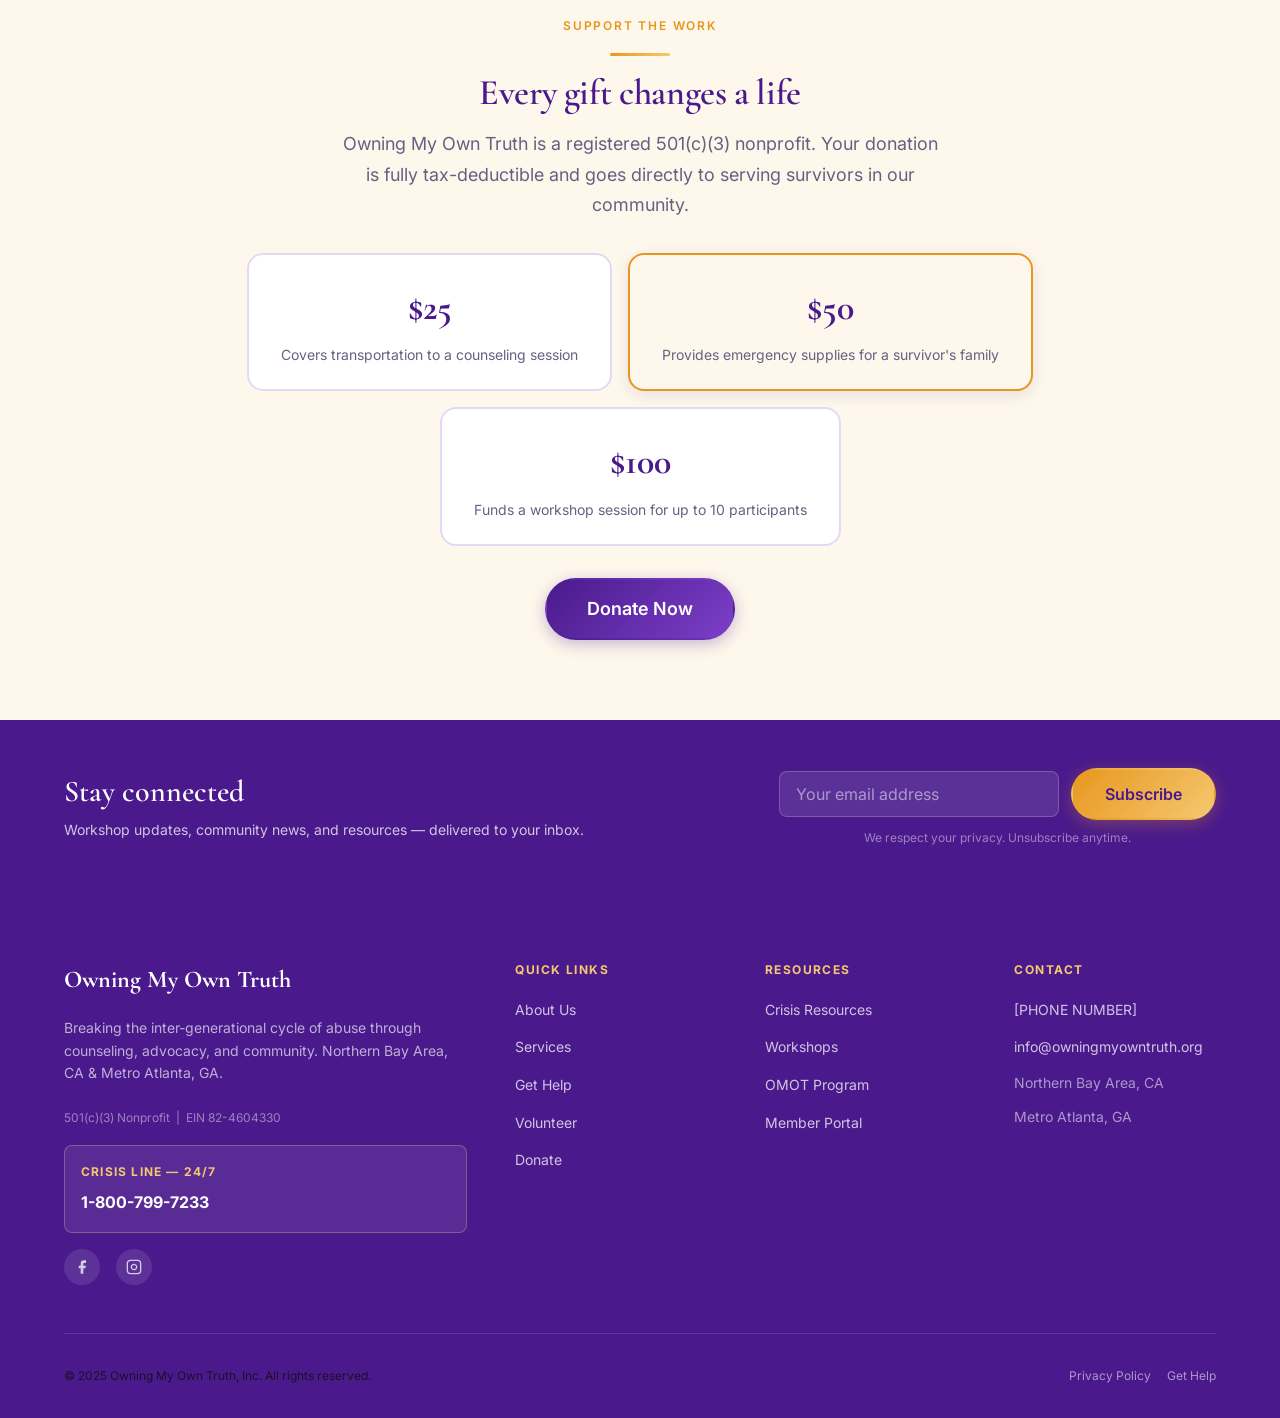
==== commit b6b3cd0f: "Update index.html" ====
--- a/index.html
+++ b/index.html
@@ -137,7 +137,7 @@
         </div>
         <div class="impact-grid">
           <div class="impact-stat">
-            <span class="stat-number">[IMPACT NUMBER]</span>
+            <span class="stat-number">6,000+</span>
             <p class="stat-label">Survivors Served</p>
           </div>
           <div class="impact-stat">
@@ -145,7 +145,7 @@
             <p class="stat-label">Years of Service</p>
           </div>
           <div class="impact-stat">
-            <span class="stat-number">[IMPACT NUMBER]</span>
+            <span class="stat-number">500+</span>
             <p class="stat-label">Workshops Held</p>
           </div>
           <div class="impact-stat">
@@ -242,7 +242,7 @@
               <span class="donate-what">Funds a workshop session for up to 10 participants</span>
             </div>
           </div>
-          <a href="pages/donate.html" class="btn btn-primary btn-lg" style="margin-top:var(--space-8);">Donate Now — EIN 82-4604330</a>
+          <a href="pages/donate.html" class="btn btn-primary btn-lg" style="margin-top:var(--space-8);">Donate Now</a>
         </div>
       </div>
     </section>
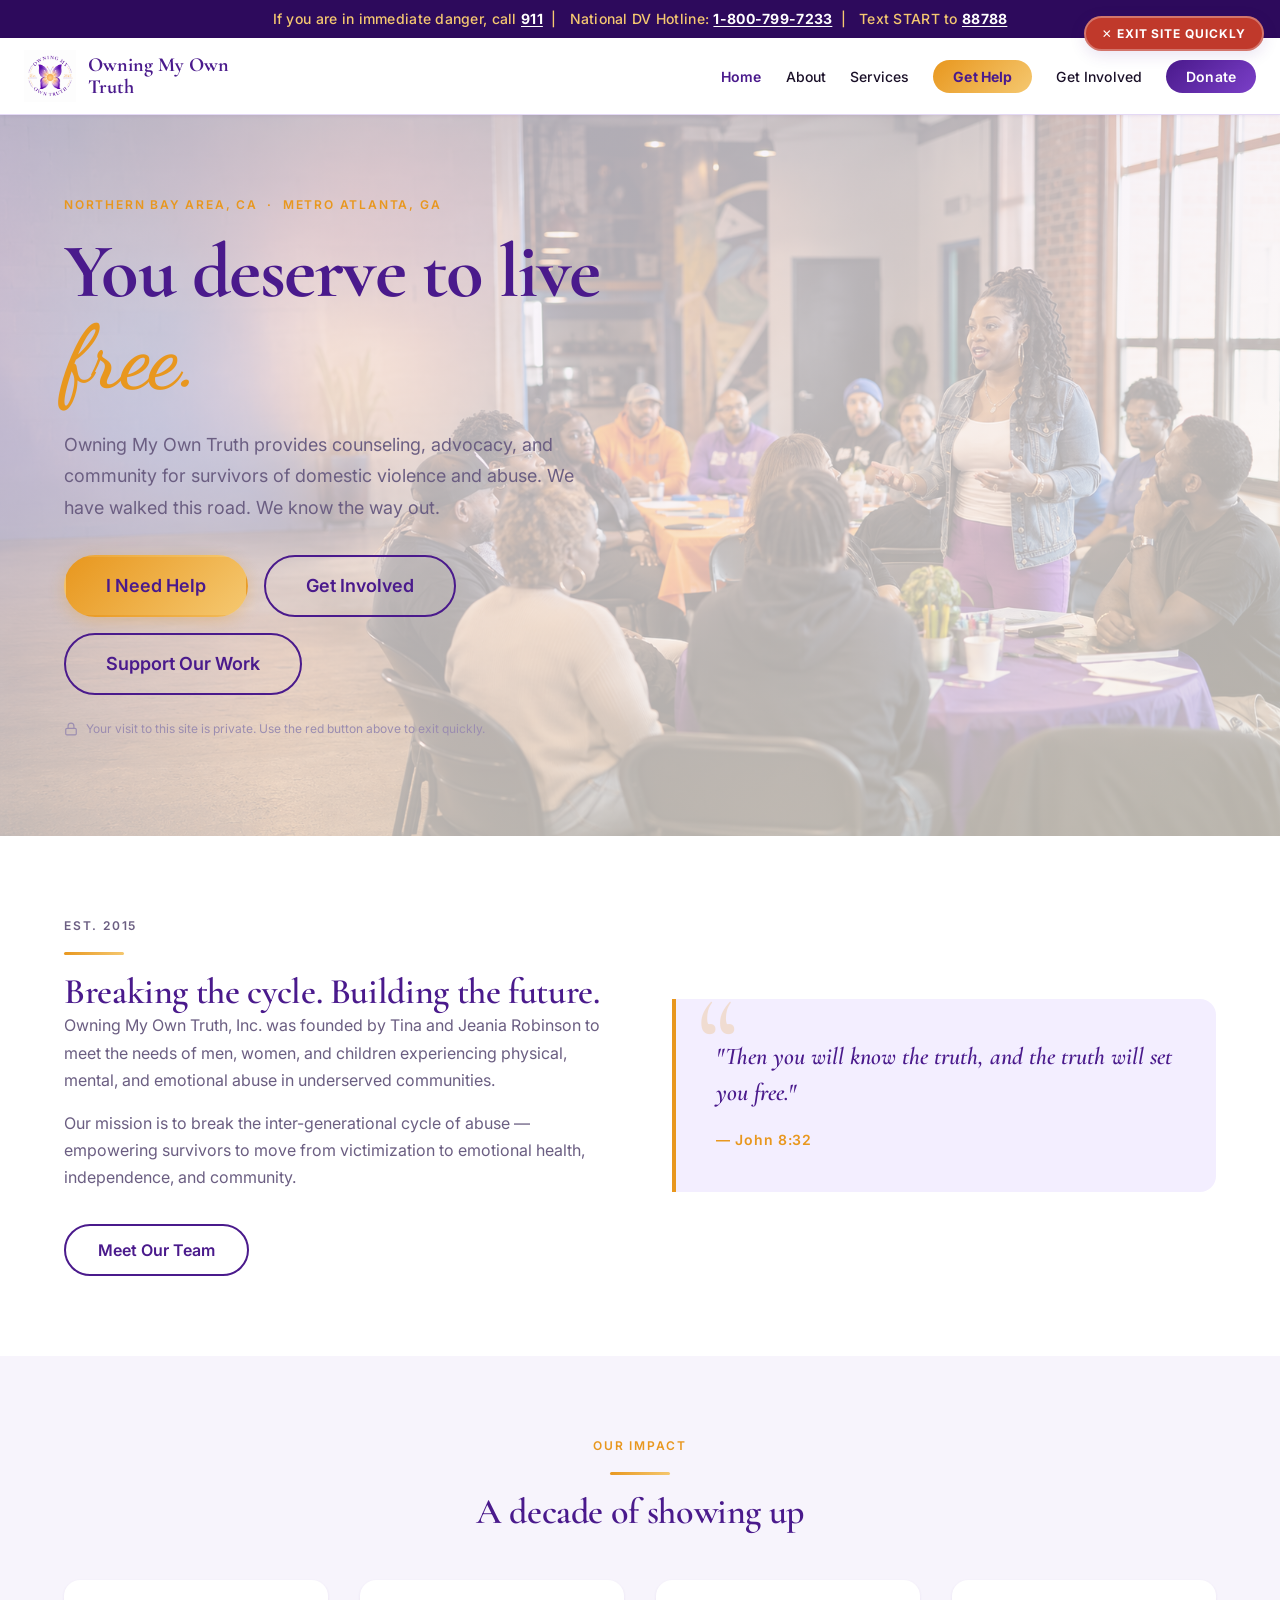
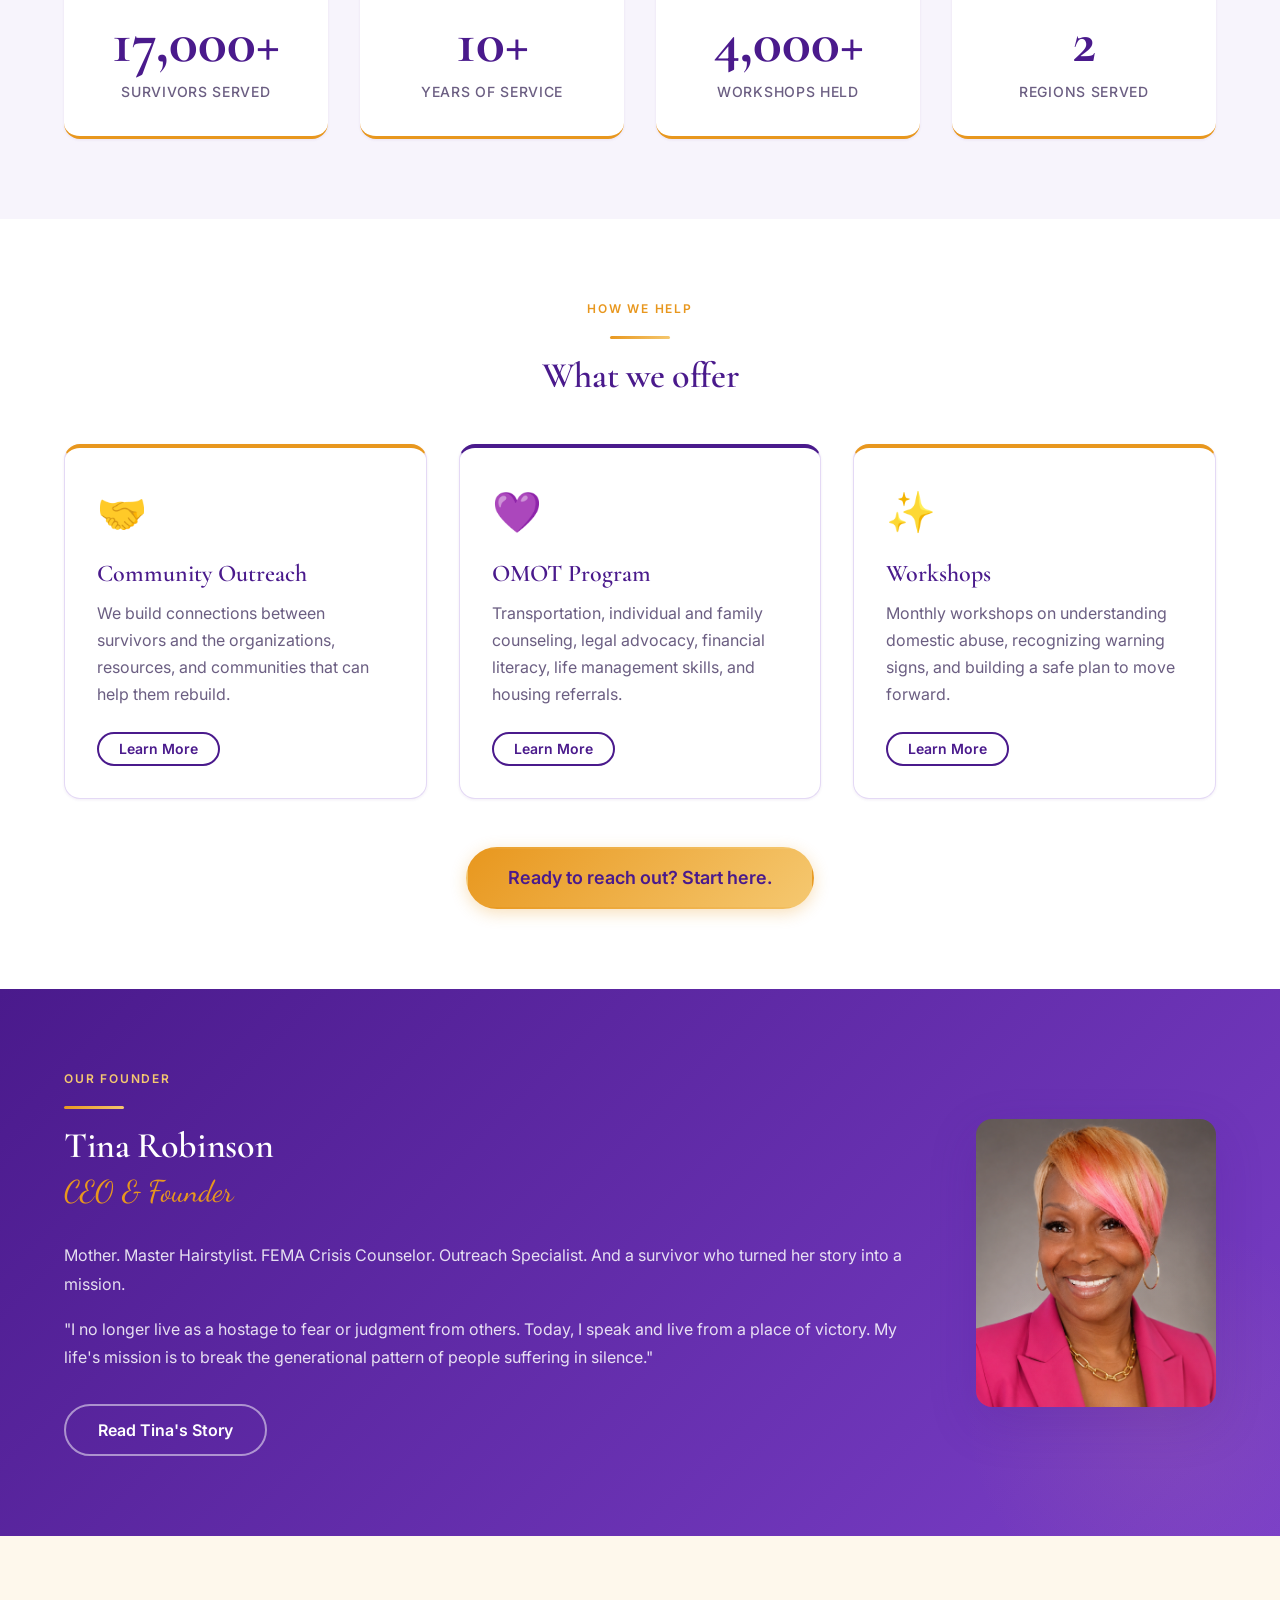
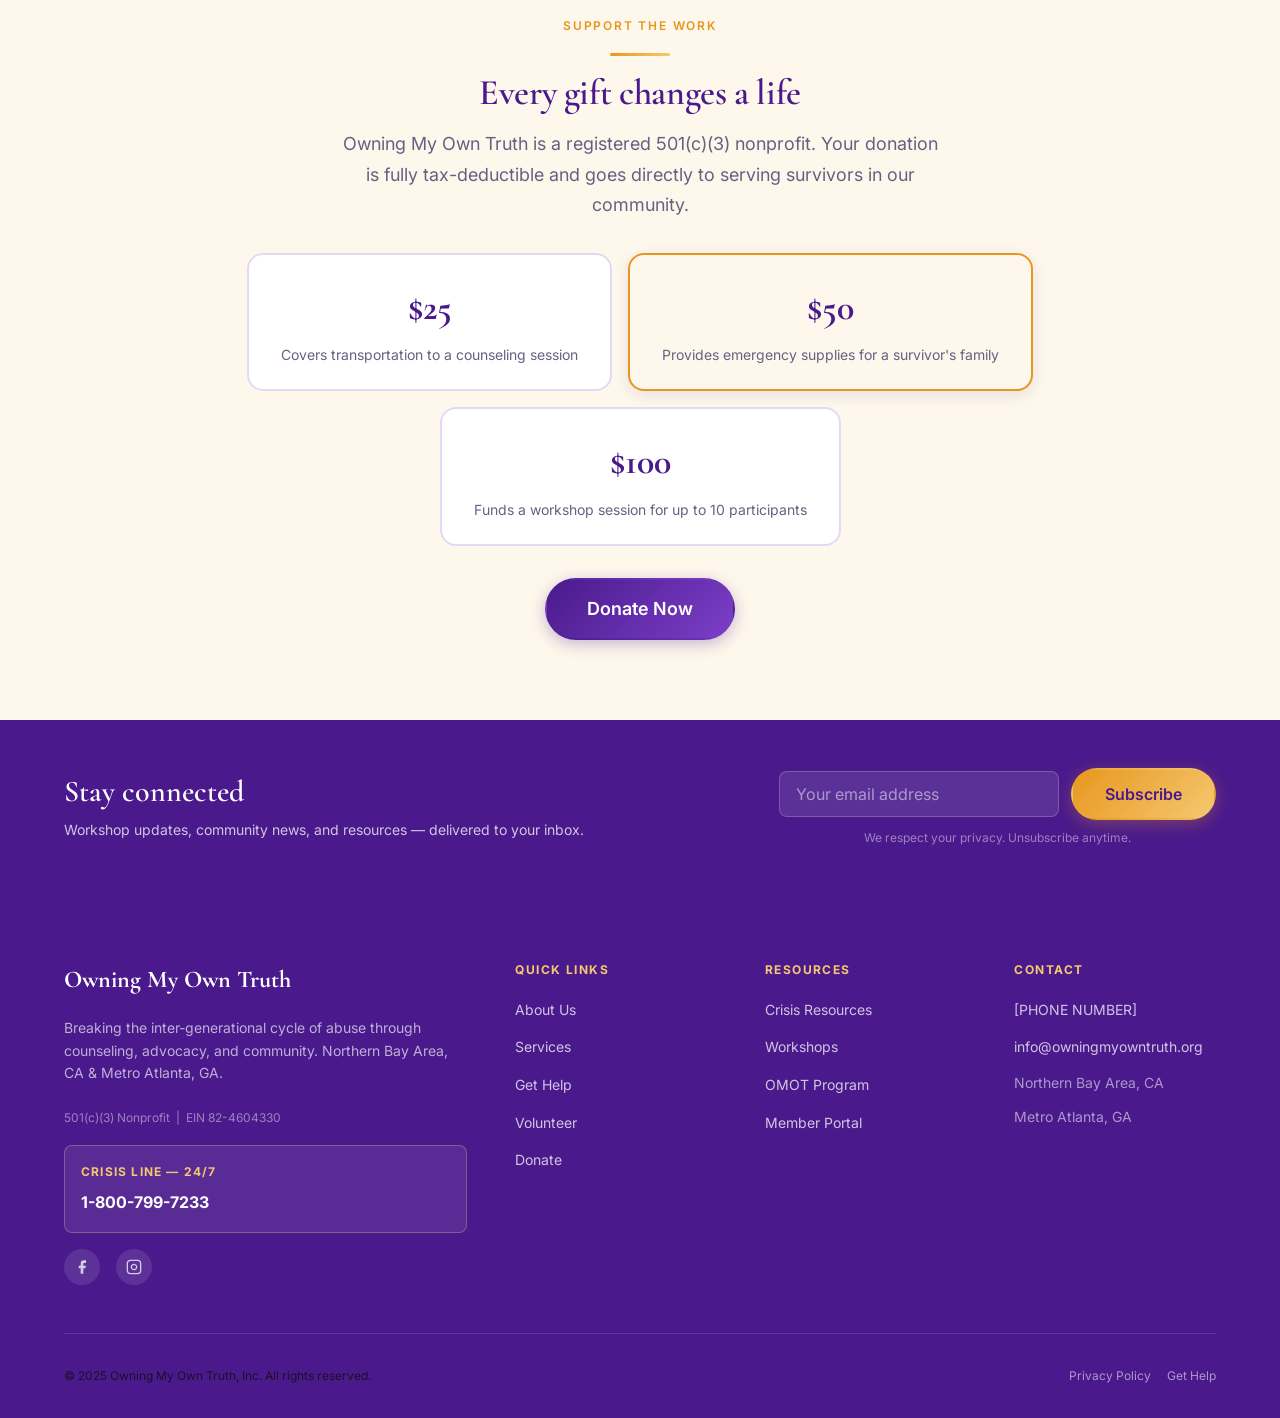
==== commit 77a2d6cd: "Update impact statistics in index.html" ====
--- a/index.html
+++ b/index.html
@@ -137,7 +137,7 @@
         </div>
         <div class="impact-grid">
           <div class="impact-stat">
-            <span class="stat-number">6,000+</span>
+            <span class="stat-number">17,000+</span>
             <p class="stat-label">Survivors Served</p>
           </div>
           <div class="impact-stat">
@@ -145,7 +145,7 @@
             <p class="stat-label">Years of Service</p>
           </div>
           <div class="impact-stat">
-            <span class="stat-number">500+</span>
+            <span class="stat-number">4,000+</span>
             <p class="stat-label">Workshops Held</p>
           </div>
           <div class="impact-stat">
